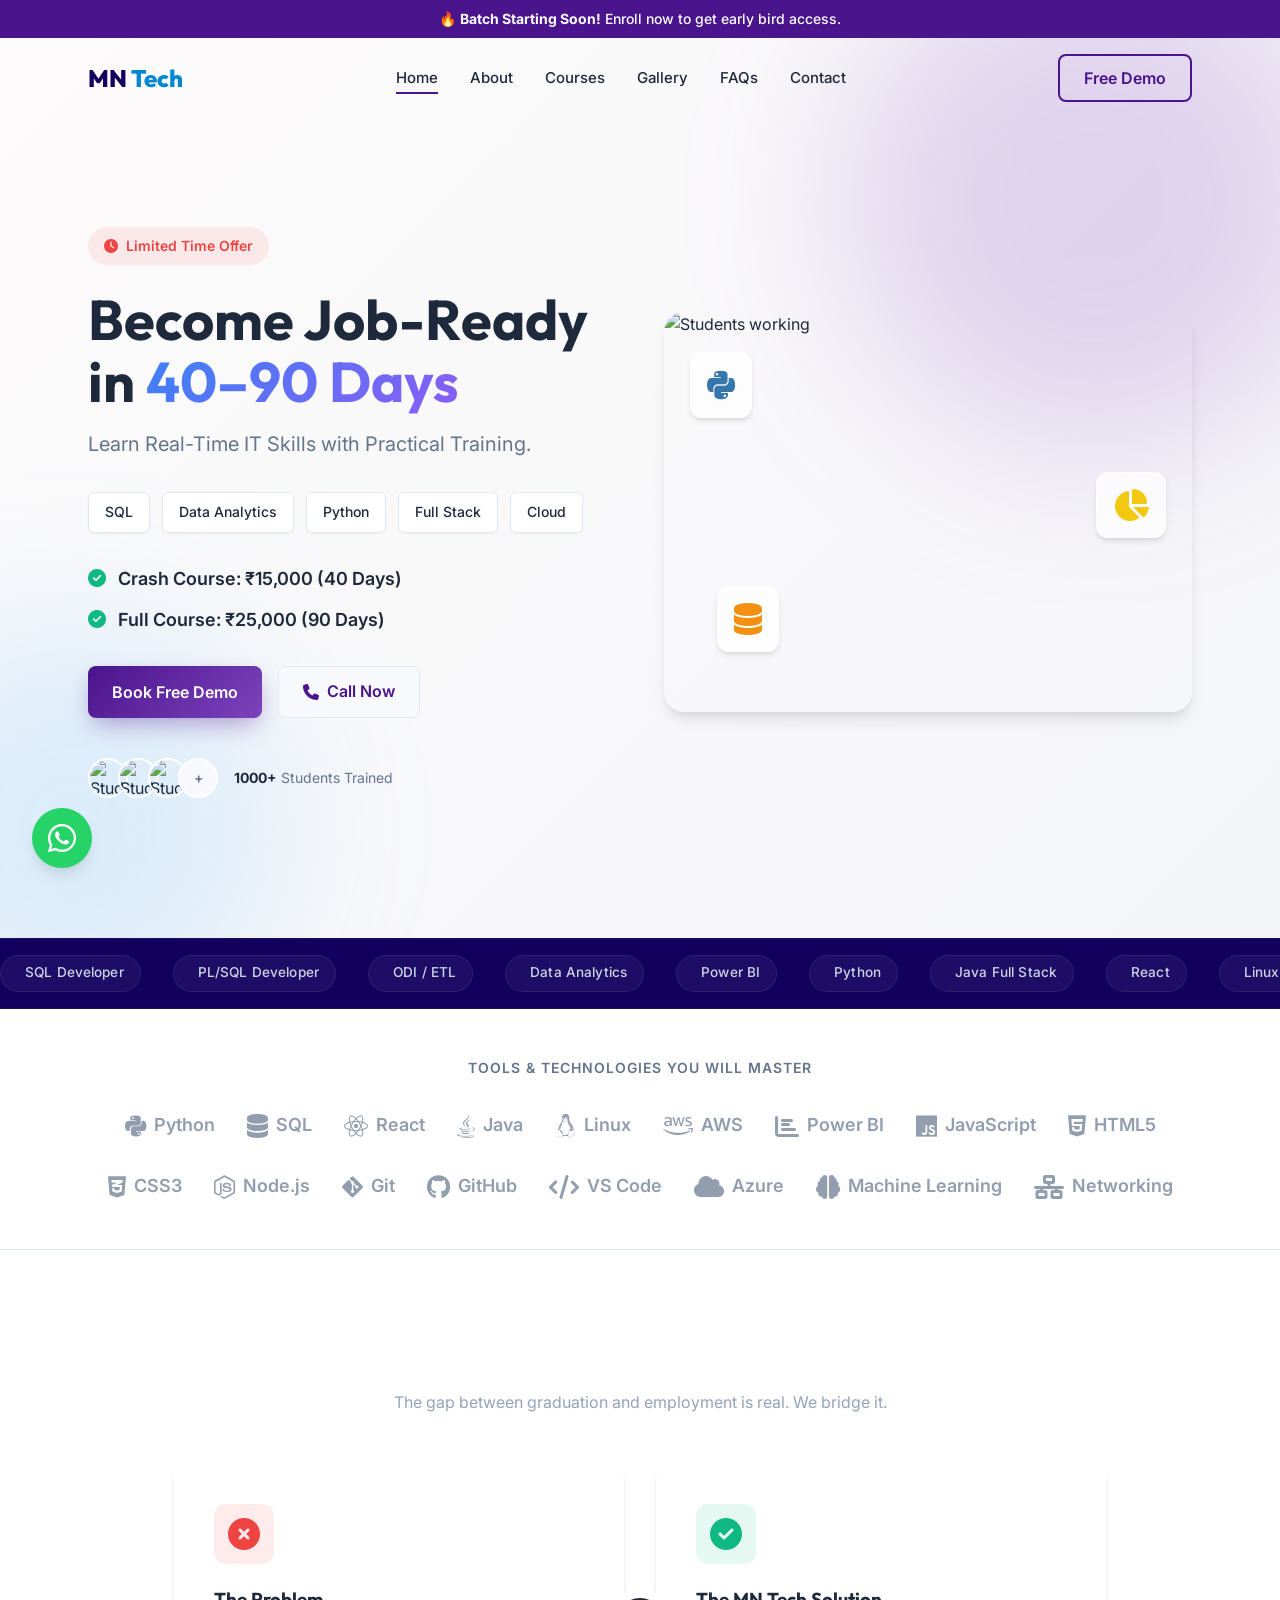
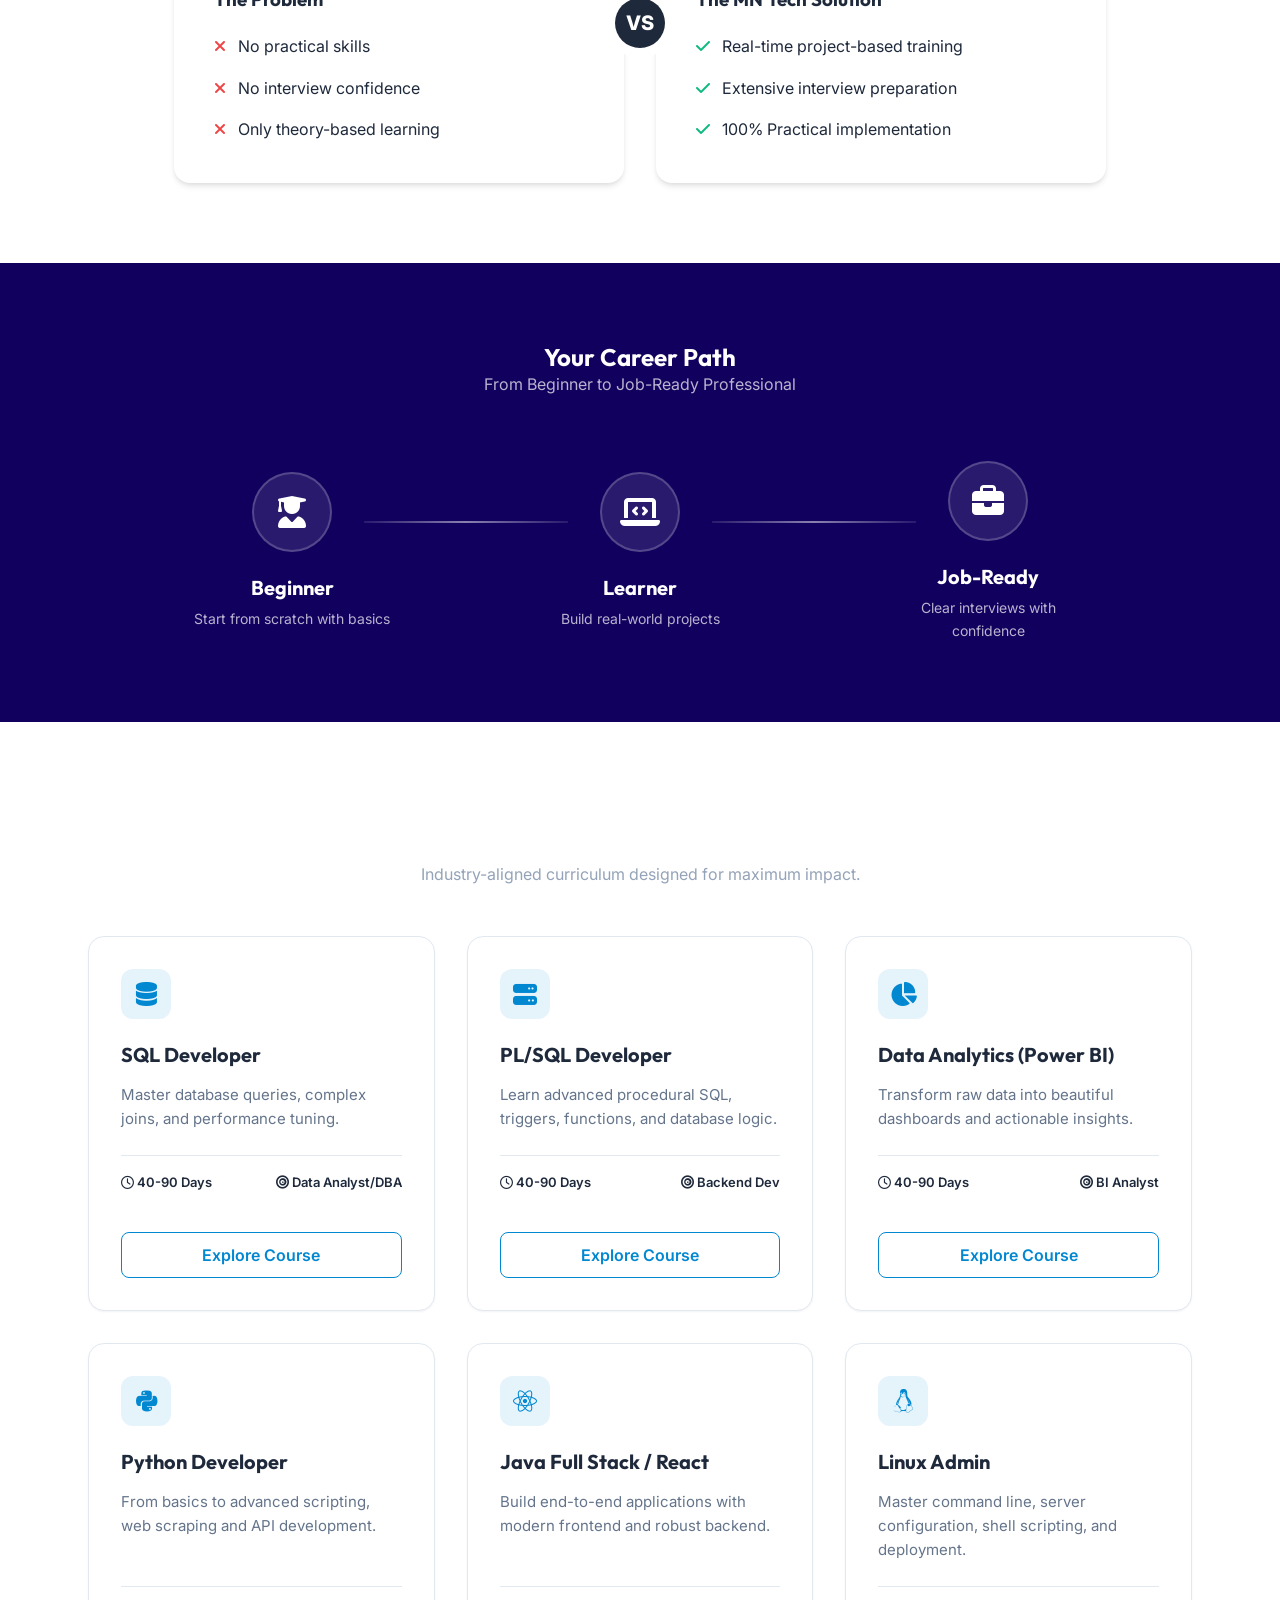
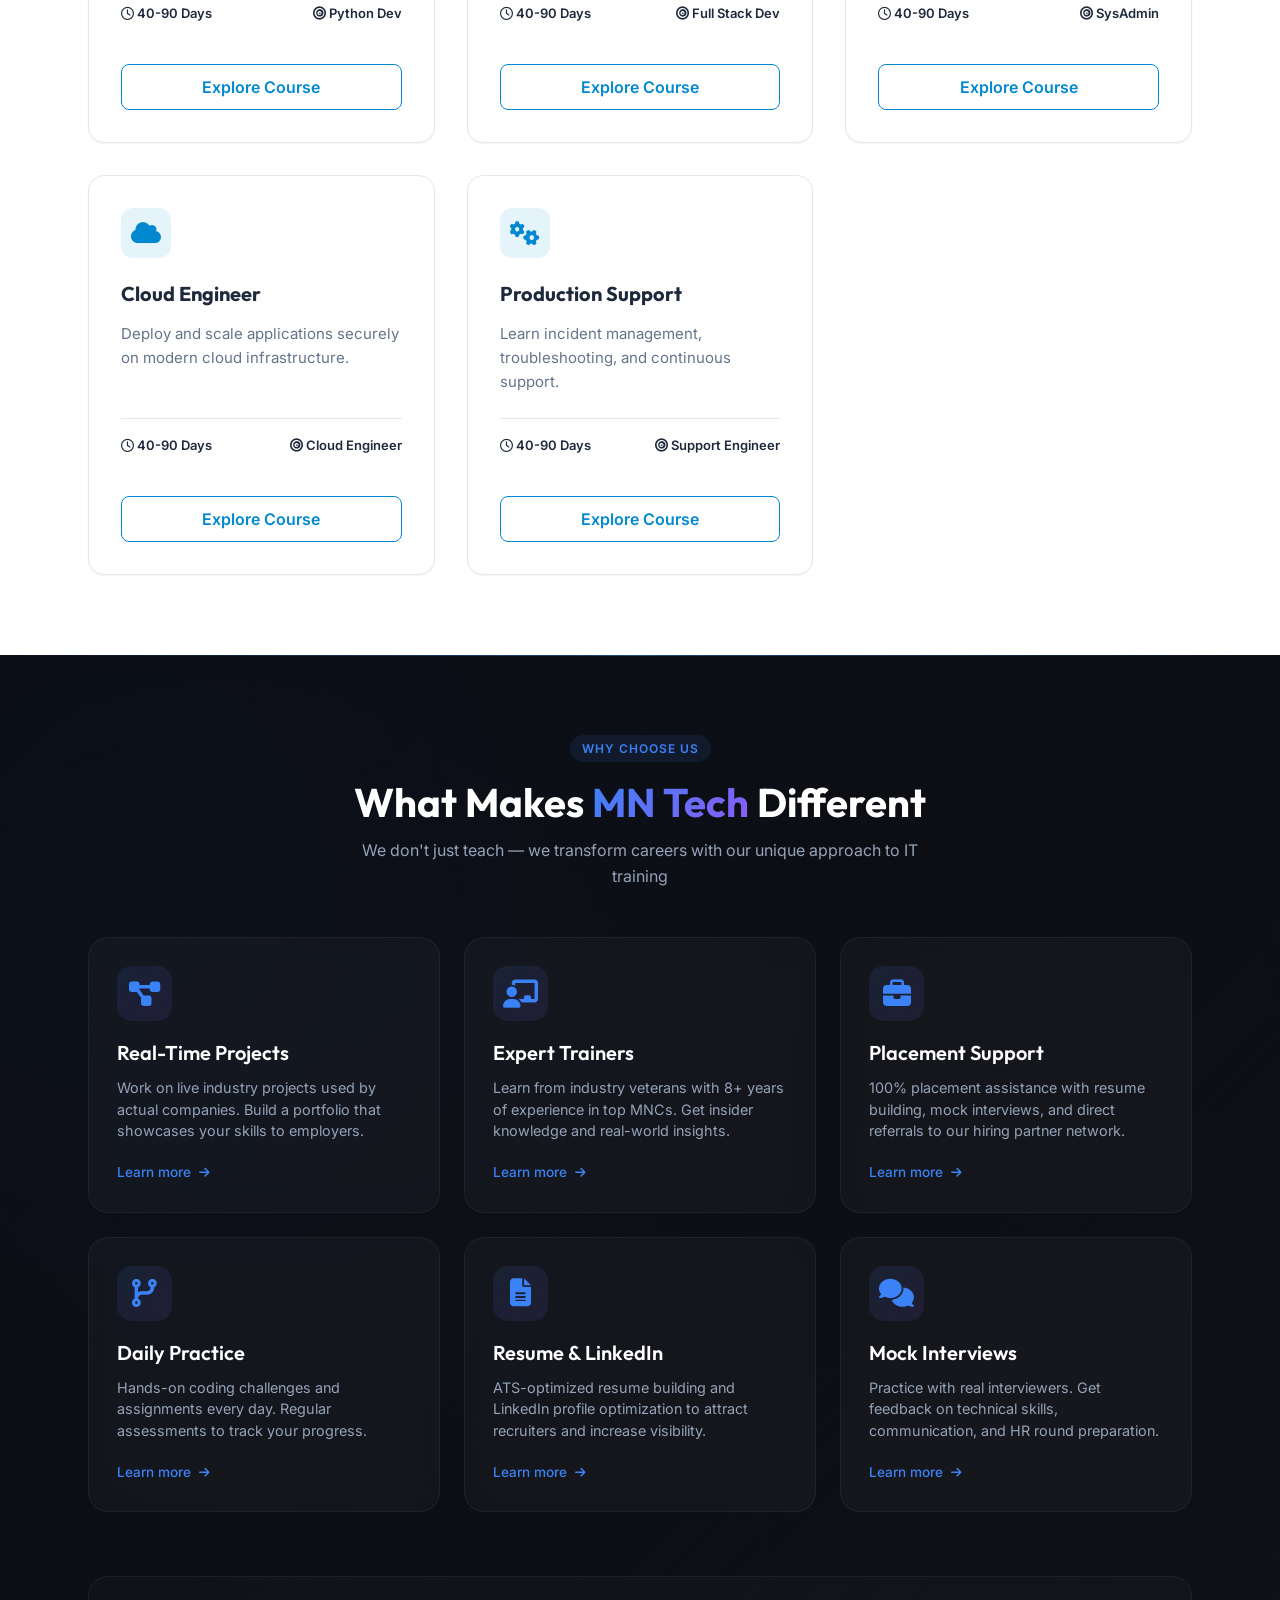
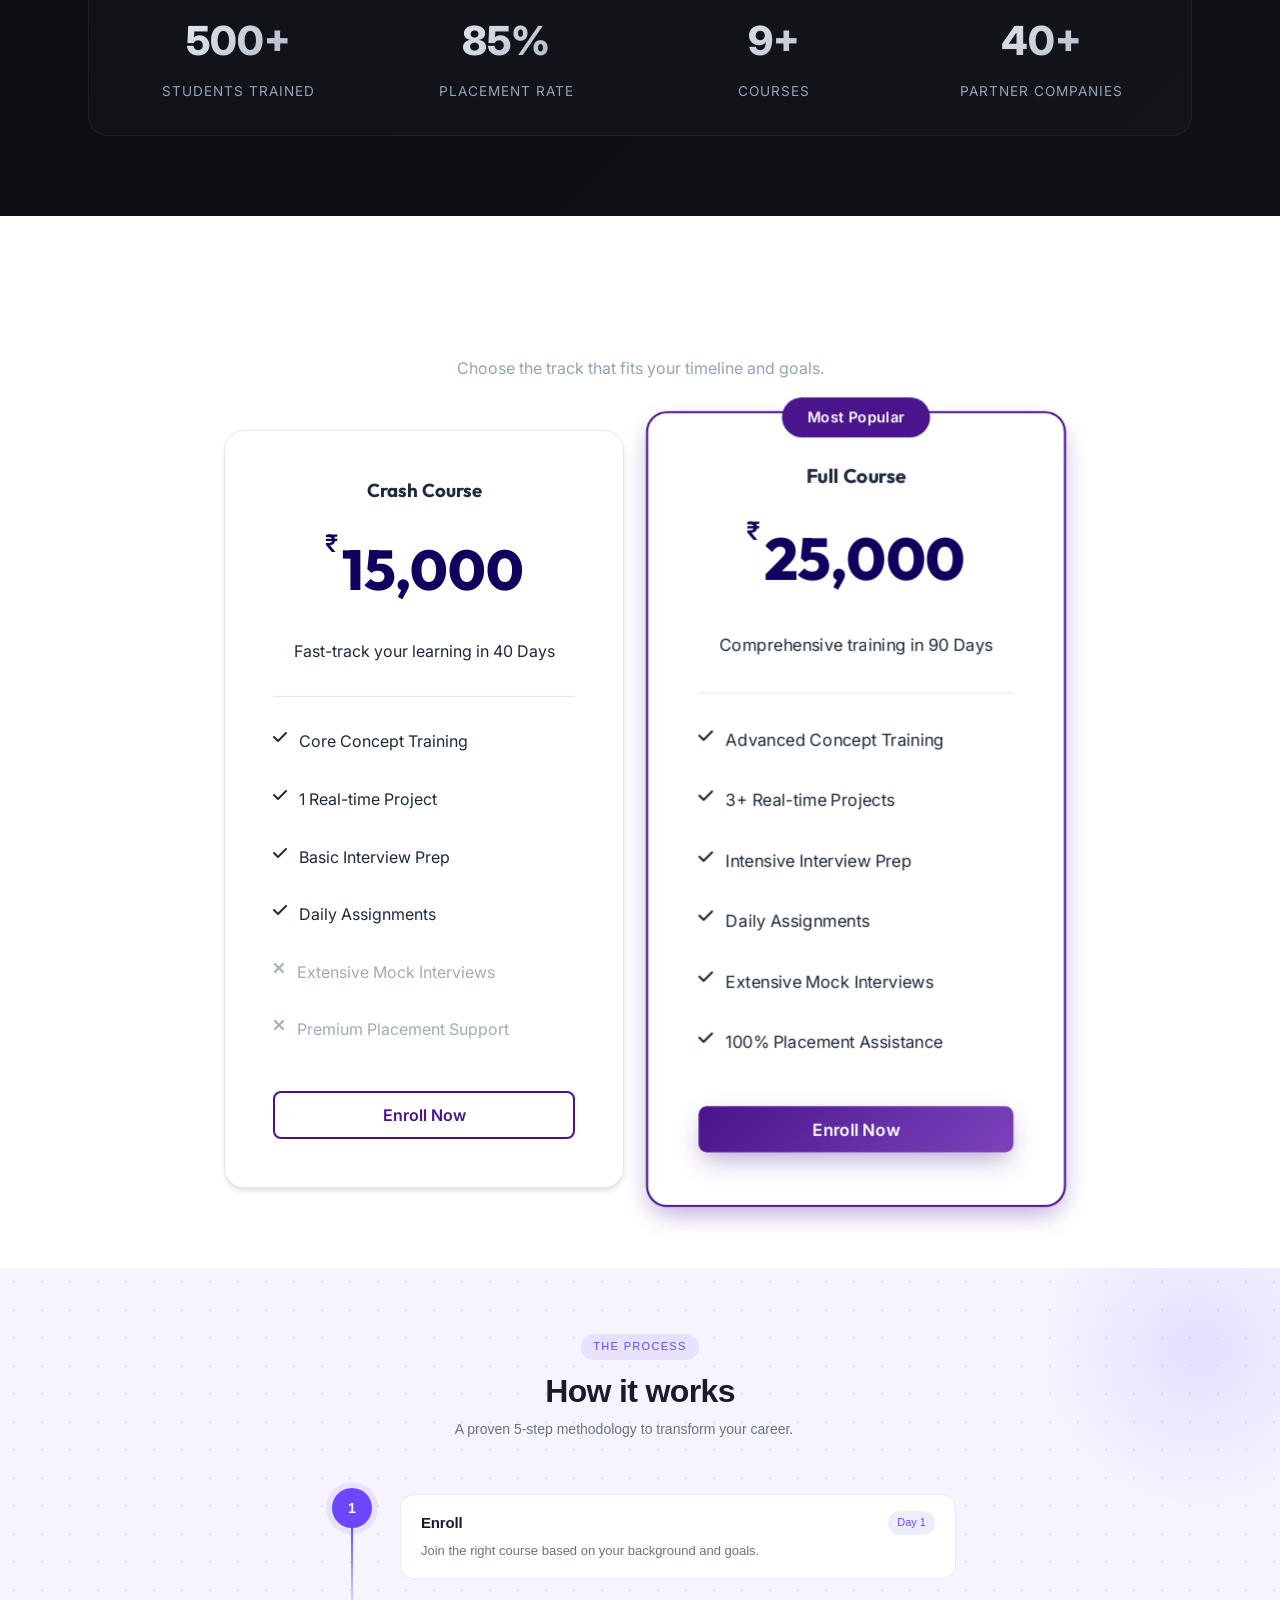
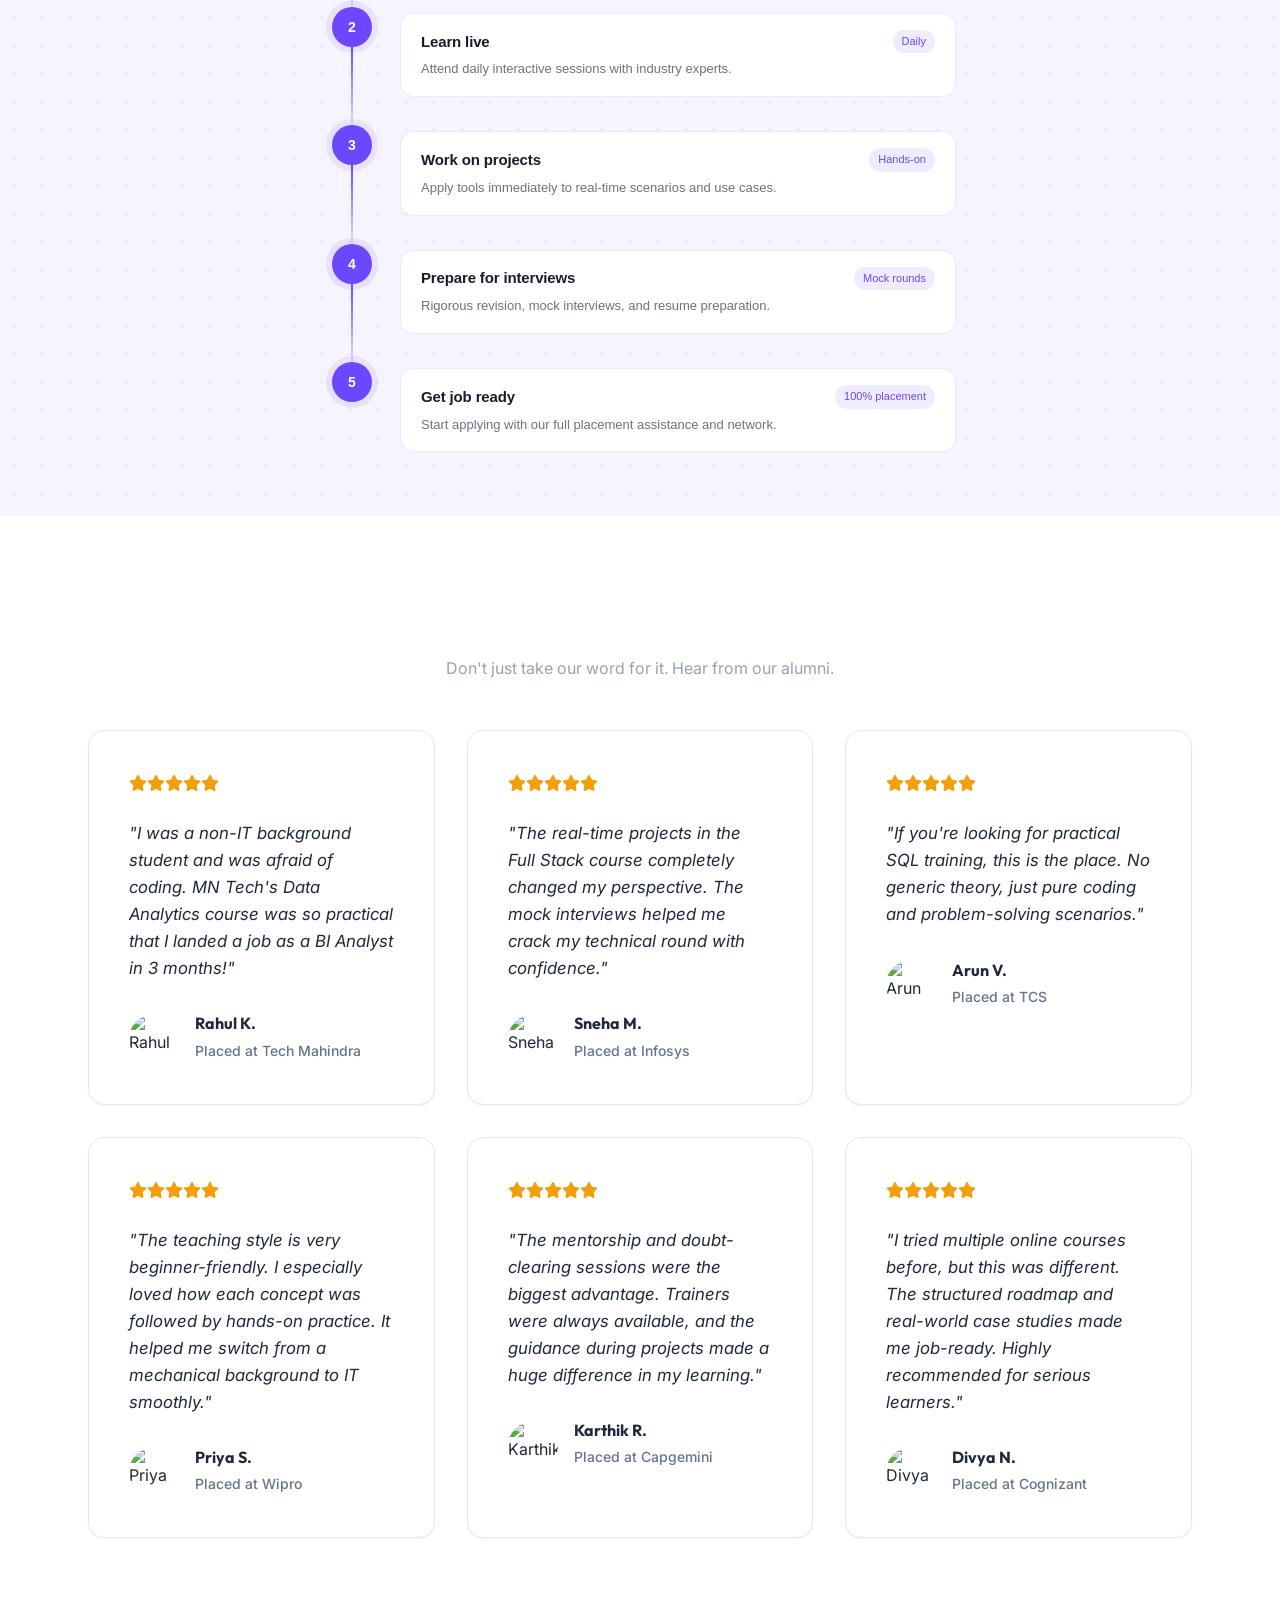
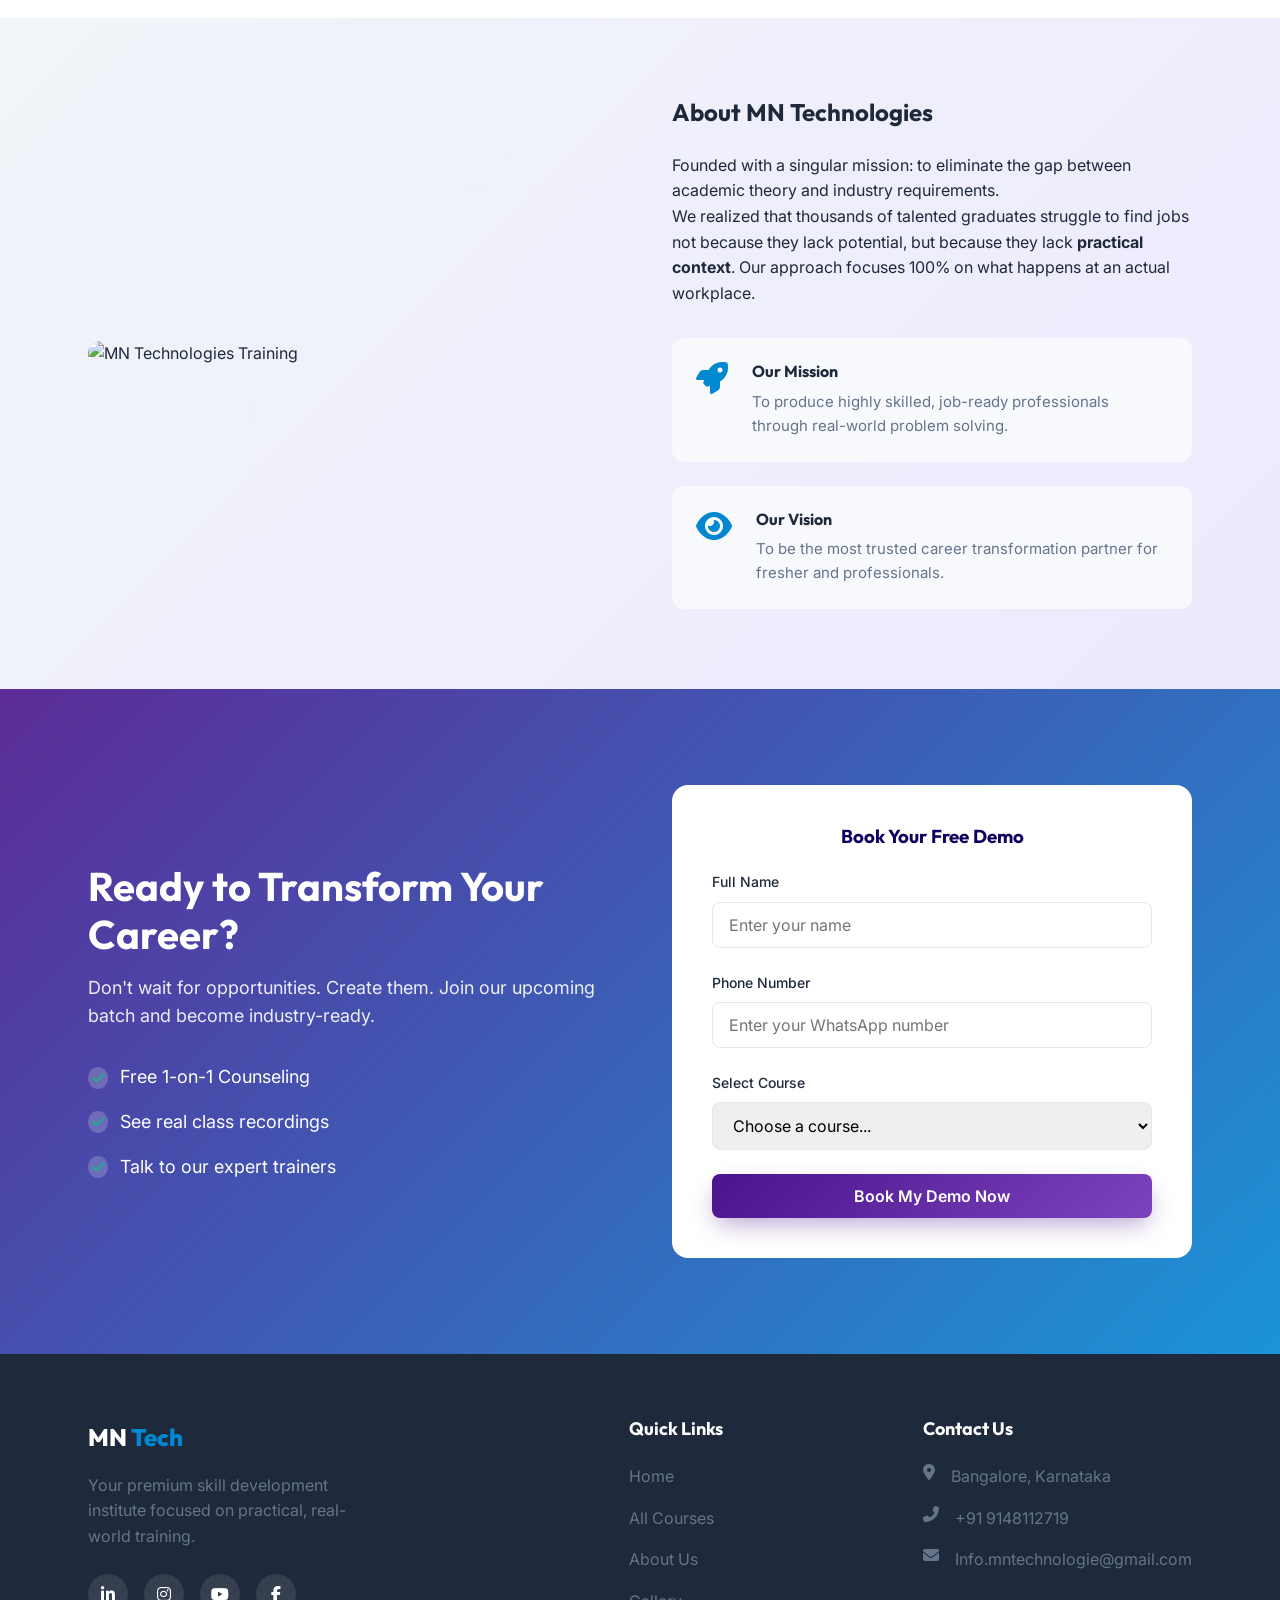
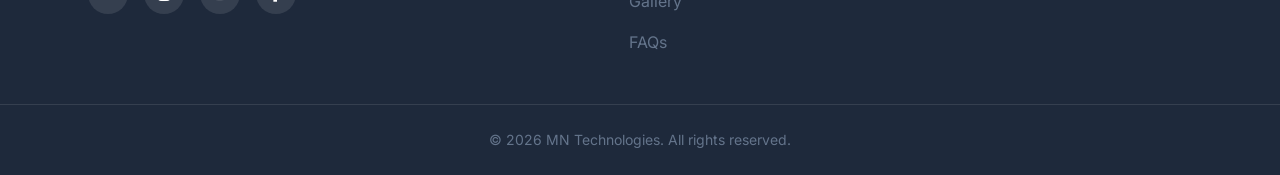
==== index.html @ 73363b87 "Add files via upload" ====
<!DOCTYPE html>
<html lang="en">
<head>
  <meta charset="UTF-8">
  <meta name="viewport" content="width=device-width, initial-scale=1.0">
  <meta name="description" content="MN Technologies Skill Development - Become Job-Ready in 40–90 Days. Real-Time IT Skills with Practical Training.">
  <title>MN Technologies Skill Development | Become Job-Ready</title>
  
  <!-- Preconnect to Google Fonts -->
  <link rel="preconnect" href="https://fonts.googleapis.com">
  <link rel="preconnect" href="https://fonts.gstatic.com" crossorigin>
  <link href="https://fonts.googleapis.com/css2?family=Inter:wght@300;400;500;600;700;800&family=Outfit:wght@400;500;600;700;800&display=swap" rel="stylesheet">
  
  <!-- Font Awesome for Icons -->
  <link rel="stylesheet" href="https://cdnjs.cloudflare.com/ajax/libs/font-awesome/6.4.0/css/all.min.css">
  
  <!-- Custom CSS -->
  <link rel="stylesheet" href="styles.css">
</head>
<body>

  <!-- Batch Strip -->
  <div class="batch-strip">
    <p>🔥 <strong>Batch Starting Soon!</strong> Enroll now to get early bird access. <a href="#courses" class="strip-link"></a></p>
  </div>

  <!-- Header / Navbar -->
  <header class="header" id="header">
    <div class="container navbar">
      <div class="logo">
        <span class="logo-text">MN <span class="highlight">Tech</span></span>
      </div>
      <nav class="nav-links">
        <a href="index.html" class="active">Home</a>
        <a href="about.html">About</a>
        <a href="courses.html">Courses</a>
        <a href="gallery.html">Gallery</a>
        <a href="faq.html">FAQs</a>
        <a href="contact.html">Contact</a>
      </nav>
      <div class="nav-actions">
        <button class="btn btn-outline" onclick="openModal()">Free Demo</button>
      </div>
      <div class="mobile-menu-btn">
        <i class="fas fa-bars"></i>
      </div>
    </div>
  </header>

  <!-- Hero Section -->
  <section class="hero" id="home">
    <div class="hero-bg-shapes">
      <div class="shape shape-1"></div>
      <div class="shape shape-2"></div>
    </div>
    <div class="container hero-container">
      <div class="hero-content">
        <div class="urgency-badge">
          <i class="fas fa-clock"></i> Limited Time Offer
        </div>
        <h1 class="hero-title">Become Job-Ready in <span class="gradient-text">40–90 Days</span></h1>
        <p class="hero-subtitle">Learn Real-Time IT Skills with Practical Training.</p>
        
        <div class="course-tags">
          <span class="tag">SQL</span>
          <span class="tag">Data Analytics</span>
          <span class="tag">Python</span>
          <span class="tag">Full Stack</span>
          <span class="tag">Cloud</span>
        </div>
        
        <div class="hero-pricing">
          <div class="price-item"><i class="fas fa-check-circle"></i> Crash Course: ₹15,000 (40 Days)</div>
          <div class="price-item"><i class="fas fa-check-circle"></i> Full Course: ₹25,000 (90 Days)</div>
        </div>
        
        <div class="hero-cta">
          <button class="btn btn-primary" onclick="openModal()">Book Free Demo</button>
          <a href="tel:+910000000000" class="btn btn-secondary"><i class="fas fa-phone"></i> Call Now</a>
        </div>
        
        <div class="trust-badge">
          <div class="avatars">
            <img src="https://ui-avatars.com/api/?name=J&background=random" alt="Student">
            <img src="https://ui-avatars.com/api/?name=S&background=random" alt="Student">
            <img src="https://ui-avatars.com/api/?name=A&background=random" alt="Student">
            <div class="avatar-more">+</div>
          </div>
          <div class="trust-text">
            <strong>1000+</strong> Students Trained
          </div>
        </div>
      </div>
      <div class="hero-image">
        <div class="image-wrapper">
          <img src="assets/hero-image.png" alt="Students Learning Programming" id="hero-img-placeholder" style="display:none;">
          <div class="hero-illustration">
             <div class="glass-card float-1">
                <i class="fab fa-python floating-icon python-color"></i>
             </div>
             <div class="glass-card float-2">
                <i class="fas fa-chart-pie floating-icon bi-color"></i>
             </div>
             <div class="glass-card float-3">
                <i class="fas fa-database floating-icon sql-color"></i>
             </div>
             <img src="https://images.unsplash.com/photo-1522202176988-66273c2fd55f?q=80&w=1471&auto=format&fit=crop" alt="Students working" class="main-img">
          </div>
        </div>
      </div>
    </div>
  </section>
  <!-- ============================================================
     MARQUEE — COURSE TAGS
============================================================ -->
<div class="marquee-section">
  <div class="marquee-track">
    <div class="marquee-item"><span class="dot"></span> SQL Developer</div>
    <div class="marquee-item"><span class="dot"></span> PL/SQL Developer</div>
    <div class="marquee-item"><span class="dot"></span> ODI / ETL</div>
    <div class="marquee-item"><span class="dot"></span> Data Analytics</div>
    <div class="marquee-item"><span class="dot"></span> Power BI</div>
    <div class="marquee-item"><span class="dot"></span> Python</div>
    <div class="marquee-item"><span class="dot"></span> Java Full Stack</div>
    <div class="marquee-item"><span class="dot"></span> React</div>
    <div class="marquee-item"><span class="dot"></span> Linux Admin</div>
    <div class="marquee-item"><span class="dot"></span> Cloud AWS</div>
    <div class="marquee-item"><span class="dot"></span> Production Support</div>
    <div class="marquee-item"><span class="dot"></span> ServiceNow</div>
    <!-- Duplicate for seamless loop -->
    <div class="marquee-item"><span class="dot"></span> SQL Developer</div>
    <div class="marquee-item"><span class="dot"></span> PL/SQL Developer</div>
    <div class="marquee-item"><span class="dot"></span> ODI / ETL</div>
    <div class="marquee-item"><span class="dot"></span> Data Analytics</div>
    <div class="marquee-item"><span class="dot"></span> Power BI</div>
    <div class="marquee-item"><span class="dot"></span> Python</div>
    <div class="marquee-item"><span class="dot"></span> Java Full Stack</div>
    <div class="marquee-item"><span class="dot"></span> React</div>
    <div class="marquee-item"><span class="dot"></span> Linux Admin</div>
    <div class="marquee-item"><span class="dot"></span> Cloud AWS</div>
    <div class="marquee-item"><span class="dot"></span> Production Support</div>
    <div class="marquee-item"><span class="dot"></span> ServiceNow</div>
  </div>
</div>

  <!-- Clients / Tools Section -->
  <section class="tools-section">
  <div class="container">
    <p class="tools-title">Tools & Technologies You Will Master</p>
    <div class="tools-grid">

      <div class="tool-item"><i class="fab fa-python"></i> Python</div>
      <div class="tool-item"><i class="fas fa-database"></i> SQL</div>
      <div class="tool-item"><i class="fab fa-react"></i> React</div>
      <div class="tool-item"><i class="fab fa-java"></i> Java</div>
      <div class="tool-item"><i class="fab fa-linux"></i> Linux</div>
      <div class="tool-item"><i class="fab fa-aws"></i> AWS</div>
      <div class="tool-item"><i class="fas fa-chart-bar"></i> Power BI</div>

      <!-- New Added Tools -->
      <div class="tool-item"><i class="fab fa-js"></i> JavaScript</div>
      <div class="tool-item"><i class="fab fa-html5"></i> HTML5</div>
      <div class="tool-item"><i class="fab fa-css3-alt"></i> CSS3</div>
      <div class="tool-item"><i class="fab fa-node-js"></i> Node.js</div>
      <div class="tool-item"><i class="fab fa-git-alt"></i> Git</div>
      <div class="tool-item"><i class="fab fa-github"></i> GitHub</div>
      <div class="tool-item"><i class="fas fa-code"></i> VS Code</div>
      <div class="tool-item"><i class="fas fa-cloud"></i> Azure</div>
      <div class="tool-item"><i class="fas fa-brain"></i> Machine Learning</div>
      <div class="tool-item"><i class="fas fa-network-wired"></i> Networking</div>
    </div>
  </div>
</section>

  <!-- Trust / Problem Section -->
  <section class="problem-solution" id="problem">
    <div class="container">
      <div class="section-header text-center">
        <h2>Why Most Graduates Face Rejections</h2>
        <p>The gap between graduation and employment is real. We bridge it.</p>
      </div>
      
      <div class="ps-grid">
        <div class="problem-card">
          <div class="icon-box danger">
            <i class="fas fa-times-circle"></i>
          </div>
          <h3>The Problem</h3>
          <ul class="check-list error-list">
            <li><i class="fas fa-times"></i> No practical skills</li>
            <li><i class="fas fa-times"></i> No interview confidence</li>
            <li><i class="fas fa-times"></i> Only theory-based learning</li>
          </ul>
        </div>
        
        <div class="vs-badge">VS</div>
        
        <div class="solution-card">
          <div class="icon-box success">
            <i class="fas fa-check-circle"></i>
          </div>
          <h3>The MN Tech Solution</h3>
          <ul class="check-list success-list">
            <li><i class="fas fa-check"></i> Real-time project-based training</li>
            <li><i class="fas fa-check"></i> Extensive interview preparation</li>
            <li><i class="fas fa-check"></i> 100% Practical implementation</li>
          </ul>
        </div>
      </div>
    </div>
  </section>

  <!-- Career Path Section -->
  <section class="career-path" id="career">
    <div class="container text-center">
      <h2>Your Career Path</h2>
      <p class="section-subtitle">From Beginner to Job-Ready Professional</p>
      
      <div class="path-timeline">
        <div class="path-step">
          <div class="step-icon"><i class="fas fa-user-graduate"></i></div>
          <div class="step-content">
            <h4>Beginner</h4>
            <p>Start from scratch with basics</p>
          </div>
        </div>
        <div class="path-connector"></div>
        <div class="path-step">
          <div class="step-icon"><i class="fas fa-laptop-code"></i></div>
          <div class="step-content">
            <h4>Learner</h4>
            <p>Build real-world projects</p>
          </div>
        </div>
        <div class="path-connector"></div>
        <div class="path-step">
          <div class="step-icon"><i class="fas fa-briefcase"></i></div>
          <div class="step-content">
            <h4>Job-Ready</h4>
            <p>Clear interviews with confidence</p>
          </div>
        </div>
      </div>
    </div>
  </section>

  <!-- Courses Section -->
  <section class="courses" id="courses">
    <div class="container">
      <div class="section-header">
        <h2>Our Premium Courses</h2>
        <p>Industry-aligned curriculum designed for maximum impact.</p>
      </div>
      
      <div class="courses-grid" id="courses-container">
        <!-- Course Cards -->
        <div class="course-card">
          <div class="card-icon"><i class="fas fa-database"></i></div>
          <h3>SQL Developer</h3>
          <p>Master database queries, complex joins, and performance tuning.</p>
          <div class="course-meta">
            <span><i class="far fa-clock"></i> 40-90 Days</span>
            <span><i class="fas fa-bullseye"></i> Data Analyst/DBA</span>
          </div>
          <button class="btn btn-outline-full" onclick="openModal('SQL Developer')">Explore Course</button>
        </div>

        <div class="course-card">
          <div class="card-icon"><i class="fas fa-server"></i></div>
          <h3>PL/SQL Developer</h3>
          <p>Learn advanced procedural SQL, triggers, functions, and database logic.</p>
          <div class="course-meta">
            <span><i class="far fa-clock"></i> 40-90 Days</span>
            <span><i class="fas fa-bullseye"></i> Backend Dev</span>
          </div>
          <button class="btn btn-outline-full" onclick="openModal('PL/SQL Developer')">Explore Course</button>
        </div>

        <div class="course-card">
          <div class="card-icon"><i class="fas fa-chart-pie"></i></div>
          <h3>Data Analytics (Power BI)</h3>
          <p>Transform raw data into beautiful dashboards and actionable insights.</p>
          <div class="course-meta">
            <span><i class="far fa-clock"></i> 40-90 Days</span>
            <span><i class="fas fa-bullseye"></i> BI Analyst</span>
          </div>
          <button class="btn btn-outline-full" onclick="openModal('Data Analytics')">Explore Course</button>
        </div>

        <div class="course-card">
          <div class="card-icon"><i class="fab fa-python"></i></div>
          <h3>Python Developer</h3>
          <p>From basics to advanced scripting, web scraping and API development.</p>
          <div class="course-meta">
            <span><i class="far fa-clock"></i> 40-90 Days</span>
            <span><i class="fas fa-bullseye"></i> Python Dev</span>
          </div>
          <button class="btn btn-outline-full" onclick="openModal('Python Developer')">Explore Course</button>
        </div>

        <div class="course-card">
          <div class="card-icon"><i class="fab fa-react"></i></div>
          <h3>Java Full Stack / React</h3>
          <p>Build end-to-end applications with modern frontend and robust backend.</p>
          <div class="course-meta">
            <span><i class="far fa-clock"></i> 40-90 Days</span>
            <span><i class="fas fa-bullseye"></i> Full Stack Dev</span>
          </div>
          <button class="btn btn-outline-full" onclick="openModal('Java Full Stack')">Explore Course</button>
        </div>

        <div class="course-card">
          <div class="card-icon"><i class="fab fa-linux"></i></div>
          <h3>Linux Admin</h3>
          <p>Master command line, server configuration, shell scripting, and deployment.</p>
          <div class="course-meta">
            <span><i class="far fa-clock"></i> 40-90 Days</span>
            <span><i class="fas fa-bullseye"></i> SysAdmin</span>
          </div>
          <button class="btn btn-outline-full" onclick="openModal('Linux Admin')">Explore Course</button>
        </div>

        <div class="course-card">
          <div class="card-icon"><i class="fa-solid fa-cloud"></i></div>
          <h3>Cloud Engineer</h3>
          <p>Deploy and scale applications securely on modern cloud infrastructure.</p>
          <div class="course-meta">
            <span><i class="far fa-clock"></i> 40-90 Days</span>
            <span><i class="fas fa-bullseye"></i> Cloud Engineer</span>
          </div>
          <button class="btn btn-outline-full" onclick="openModal('Cloud Engineer')">Explore Course</button>
        </div>

        <div class="course-card">
          <div class="card-icon"><i class="fas fa-cogs"></i></div>
          <h3>Production Support</h3>
          <p>Learn incident management, troubleshooting, and continuous support.</p>
          <div class="course-meta">
            <span><i class="far fa-clock"></i> 40-90 Days</span>
            <span><i class="fas fa-bullseye"></i> Support Engineer</span>
          </div>
          <button class="btn btn-outline-full" onclick="openModal('Production Support')">Explore Course</button>
        </div>

      </div>
    </div>
  </section>

 <!-- Why Choose Us - Redesigned -->
<section class="why-choose-us" id="why-us">
  <div class="container">
    <div class="section-header">
      <span class="section-badge">Why Choose Us</span>
      <h2>What Makes <span class="gradient-text">MN Tech</span> Different</h2>
      <p>We don't just teach — we transform careers with our unique approach to IT training</p>
    </div>

    <div class="features-grid">
      <div class="feature-card">
        <div class="feature-icon">
          <i class="fas fa-project-diagram"></i>
        </div>
        <h3>Real-Time Projects</h3>
        <p>Work on live industry projects used by actual companies. Build a portfolio that showcases your skills to employers.</p>
        <div class="feature-link">
          <span>Learn more</span>
          <i class="fas fa-arrow-right"></i>
        </div>
      </div>

      <div class="feature-card">
        <div class="feature-icon">
          <i class="fas fa-chalkboard-user"></i>
        </div>
        <h3>Expert Trainers</h3>
        <p>Learn from industry veterans with 8+ years of experience in top MNCs. Get insider knowledge and real-world insights.</p>
        <div class="feature-link">
          <span>Learn more</span>
          <i class="fas fa-arrow-right"></i>
        </div>
      </div>

      <div class="feature-card">
        <div class="feature-icon">
          <i class="fas fa-briefcase"></i>
        </div>
        <h3>Placement Support</h3>
        <p>100% placement assistance with resume building, mock interviews, and direct referrals to our hiring partner network.</p>
        <div class="feature-link">
          <span>Learn more</span>
          <i class="fas fa-arrow-right"></i>
        </div>
      </div>

      <div class="feature-card">
        <div class="feature-icon">
          <i class="fas fa-code-branch"></i>
        </div>
        <h3>Daily Practice</h3>
        <p>Hands-on coding challenges and assignments every day. Regular assessments to track your progress.</p>
        <div class="feature-link">
          <span>Learn more</span>
          <i class="fas fa-arrow-right"></i>
        </div>
      </div>

      <div class="feature-card">
        <div class="feature-icon">
          <i class="fas fa-file-alt"></i>
        </div>
        <h3>Resume & LinkedIn</h3>
        <p>ATS-optimized resume building and LinkedIn profile optimization to attract recruiters and increase visibility.</p>
        <div class="feature-link">
          <span>Learn more</span>
          <i class="fas fa-arrow-right"></i>
        </div>
      </div>

      <div class="feature-card">
        <div class="feature-icon">
          <i class="fas fa-comments"></i>
        </div>
        <h3>Mock Interviews</h3>
        <p>Practice with real interviewers. Get feedback on technical skills, communication, and HR round preparation.</p>
        <div class="feature-link">
          <span>Learn more</span>
          <i class="fas fa-arrow-right"></i>
        </div>
      </div>
    </div>

    <div class="stats-banner">
      <div class="stat-item">
        <div class="stat-number">500+</div>
        <div class="stat-label">Students Trained</div>
      </div>
      <div class="stat-item">
        <div class="stat-number">85%</div>
        <div class="stat-label">Placement Rate</div>
      </div>
      <div class="stat-item">
        <div class="stat-number">9+</div>
        <div class="stat-label">Courses</div>
      </div>
      <div class="stat-item">
        <div class="stat-number">40+</div>
        <div class="stat-label">Partner Companies</div>
      </div>
    </div>
  </div>
</section>

 <!-- Pricing Comparison -->
  <section class="pricing" id="pricing">
    <div class="container">
      <div class="section-header text-center">
        <h2>Course Structures</h2>
        <p>Choose the track that fits your timeline and goals.</p>
      </div>
      
      <div class="pricing-grid">
        <!-- Crash Course -->
        <div class="pricing-card">
          <div class="pricing-header">
            <h3>Crash Course</h3>
            <div class="price">
              <span class="currency">₹</span>
              <span class="amount">15,000</span>
            </div>
            <p>Fast-track your learning in 40 Days</p>
          </div>
          <div class="pricing-body">
            <ul class="check-list">
              <li><i class="fas fa-check"></i> Core Concept Training</li>
              <li><i class="fas fa-check"></i> 1 Real-time Project</li>
              <li><i class="fas fa-check"></i> Basic Interview Prep</li>
              <li><i class="fas fa-check"></i> Daily Assignments</li>
              <li class="disabled"><i class="fas fa-times"></i> Extensive Mock Interviews</li>
              <li class="disabled"><i class="fas fa-times"></i> Premium Placement Support</li>
            </ul>
            <button class="btn btn-outline" onclick="openModal()">Enroll Now</button>
          </div>
        </div>
        
        <!-- Full Course -->
        <div class="pricing-card popular">
          <div class="popular-badge">Most Popular</div>
          <div class="pricing-header">
            <h3>Full Course</h3>
            <div class="price">
              <span class="currency">₹</span>
              <span class="amount">25,000</span>
            </div>
            <p>Comprehensive training in 90 Days</p>
          </div>
          <div class="pricing-body">
            <ul class="check-list">
              <li><i class="fas fa-check"></i> Advanced Concept Training</li>
              <li><i class="fas fa-check"></i> 3+ Real-time Projects</li>
              <li><i class="fas fa-check"></i> Intensive Interview Prep</li>
              <li><i class="fas fa-check"></i> Daily Assignments</li>
              <li><i class="fas fa-check"></i> Extensive Mock Interviews</li>
              <li><i class="fas fa-check"></i> 100% Placement Assistance</li>
            </ul>
            <button class="btn btn-primary" onclick="openModal()">Enroll Now</button>
          </div>
        </div>
      </div>
    </div>
  </section>
  <!-- How It Works (Steps UI) -->
  <section class="how-it-works" id="how-it-works">
  <div class="container">
    <div class="section-header">
      <span class="hiw-label">The Process</span>
      <h2>How it works</h2>
      <p>A proven 5-step methodology to transform your career.</p>
    </div>

    <div class="hiw-timeline">

      <div class="hiw-item">
        <div class="hiw-spine">
          <div class="hiw-dot">1</div>
          <div class="hiw-connector"></div>
        </div>
        <div class="hiw-content">
          <div class="hiw-card">
            <div class="hiw-card-top">
              <h3 class="hiw-step-title">Enroll</h3>
              <span class="hiw-step-tag">Day 1</span>
            </div>
            <p class="hiw-step-desc">Join the right course based on your background and goals.</p>
          </div>
        </div>
      </div>

      <div class="hiw-item">
        <div class="hiw-spine">
          <div class="hiw-dot">2</div>
          <div class="hiw-connector"></div>
        </div>
        <div class="hiw-content">
          <div class="hiw-card">
            <div class="hiw-card-top">
              <h3 class="hiw-step-title">Learn live</h3>
              <span class="hiw-step-tag">Daily</span>
            </div>
            <p class="hiw-step-desc">Attend daily interactive sessions with industry experts.</p>
          </div>
        </div>
      </div>

      <div class="hiw-item">
        <div class="hiw-spine">
          <div class="hiw-dot">3</div>
          <div class="hiw-connector"></div>
        </div>
        <div class="hiw-content">
          <div class="hiw-card">
            <div class="hiw-card-top">
              <h3 class="hiw-step-title">Work on projects</h3>
              <span class="hiw-step-tag">Hands-on</span>
            </div>
            <p class="hiw-step-desc">Apply tools immediately to real-time scenarios and use cases.</p>
          </div>
        </div>
      </div>

      <div class="hiw-item">
        <div class="hiw-spine">
          <div class="hiw-dot">4</div>
          <div class="hiw-connector"></div>
        </div>
        <div class="hiw-content">
          <div class="hiw-card">
            <div class="hiw-card-top">
              <h3 class="hiw-step-title">Prepare for interviews</h3>
              <span class="hiw-step-tag">Mock rounds</span>
            </div>
            <p class="hiw-step-desc">Rigorous revision, mock interviews, and resume preparation.</p>
          </div>
        </div>
      </div>

      <div class="hiw-item">
        <div class="hiw-spine">
          <div class="hiw-dot">5</div>
          <div class="hiw-connector"></div>
        </div>
        <div class="hiw-content">
          <div class="hiw-card">
            <div class="hiw-card-top">
              <h3 class="hiw-step-title">Get job ready</h3>
              <span class="hiw-step-tag">100% placement</span>
            </div>
            <p class="hiw-step-desc">Start applying with our full placement assistance and network.</p>
          </div>
        </div>
      </div>

    </div>
  </div>
</section>

  <!-- Social Proof -->
  <section class="testimonials" id="reviews">
    <div class="container">
      <div class="section-header text-center">
        <h2>Student Success Stories</h2>
        <p>Don't just take our word for it. Hear from our alumni.</p>
      </div>
      
      <div class="testimonial-grid">
        <div class="testimonial-card">
          <div class="stars">
            <i class="fas fa-star"></i><i class="fas fa-star"></i><i class="fas fa-star"></i><i class="fas fa-star"></i><i class="fas fa-star"></i>
          </div>
          <p class="quote">"I was a non-IT background student and was afraid of coding. MN Tech's Data Analytics course was so practical that I landed a job as a BI Analyst in 3 months!"</p>
          <div class="student-info">
            <div class="avatar"><img src="https://ui-avatars.com/api/?name=Rahul+K&background=random" alt="Rahul"></div>
            <div>
              <h4>Rahul K.</h4>
              <span>Placed at Tech Mahindra</span>
            </div>
          </div>
        </div>
        
        <div class="testimonial-card">
          <div class="stars">
            <i class="fas fa-star"></i><i class="fas fa-star"></i><i class="fas fa-star"></i><i class="fas fa-star"></i><i class="fas fa-star"></i>
          </div>
          <p class="quote">"The real-time projects in the Full Stack course completely changed my perspective. The mock interviews helped me crack my technical round with confidence."</p>
          <div class="student-info">
            <div class="avatar"><img src="https://ui-avatars.com/api/?name=Sneha+M&background=random" alt="Sneha"></div>
            <div>
              <h4>Sneha M.</h4>
              <span>Placed at Infosys</span>
            </div>
          </div>
        </div>
        
        <div class="testimonial-card">
          <div class="stars">
            <i class="fas fa-star"></i><i class="fas fa-star"></i><i class="fas fa-star"></i><i class="fas fa-star"></i><i class="fas fa-star"></i>
          </div>
          <p class="quote">"If you're looking for practical SQL training, this is the place. No generic theory, just pure coding and problem-solving scenarios."</p>
          <div class="student-info">
            <div class="avatar"><img src="https://ui-avatars.com/api/?name=Arun+V&background=random" alt="Arun"></div>
            <div>
              <h4>Arun V.</h4>
              <span>Placed at TCS</span>
            </div>
          </div>
        </div>
        <div class="testimonial-card">
  <div class="stars">
    <i class="fas fa-star"></i><i class="fas fa-star"></i><i class="fas fa-star"></i><i class="fas fa-star"></i><i class="fas fa-star"></i>
  </div>
  <p class="quote">"The teaching style is very beginner-friendly. I especially loved how each concept was followed by hands-on practice. It helped me switch from a mechanical background to IT smoothly."</p>
  <div class="student-info">
    <div class="avatar"><img src="https://ui-avatars.com/api/?name=Priya+S&background=random" alt="Priya"></div>
    <div>
      <h4>Priya S.</h4>
      <span>Placed at Wipro</span>
    </div>
  </div>
</div>

<div class="testimonial-card">
  <div class="stars">
    <i class="fas fa-star"></i><i class="fas fa-star"></i><i class="fas fa-star"></i><i class="fas fa-star"></i><i class="fas fa-star"></i>
  </div>
  <p class="quote">"The mentorship and doubt-clearing sessions were the biggest advantage. Trainers were always available, and the guidance during projects made a huge difference in my learning."</p>
  <div class="student-info">
    <div class="avatar"><img src="https://ui-avatars.com/api/?name=Karthik+R&background=random" alt="Karthik"></div>
    <div>
      <h4>Karthik R.</h4>
      <span>Placed at Capgemini</span>
    </div>
  </div>
</div>

<div class="testimonial-card">
  <div class="stars">
    <i class="fas fa-star"></i><i class="fas fa-star"></i><i class="fas fa-star"></i><i class="fas fa-star"></i><i class="fas fa-star"></i>
  </div>
  <p class="quote">"I tried multiple online courses before, but this was different. The structured roadmap and real-world case studies made me job-ready. Highly recommended for serious learners."</p>
  <div class="student-info">
    <div class="avatar"><img src="https://ui-avatars.com/api/?name=Divya+N&background=random" alt="Divya"></div>
    <div>
      <h4>Divya N.</h4>
      <span>Placed at Cognizant</span>
    </div>
  </div>
</div>
      </div>
    </div>
  </section>

  <!-- About Section -->
  <section class="about" id="about">
    <div class="container about-container">
      <div class="about-image">
         <img src="https://images.unsplash.com/photo-1531482615713-2afd69097998?q=80&w=1470&auto=format&fit=crop" alt="MN Technologies Training" class="rounded-img shadow-lg">
      </div>
      <div class="about-content">
        <h2>About MN Technologies</h2><br/>
        <p>Founded with a singular mission: to eliminate the gap between academic theory and industry requirements.</p>
        <p>We realized that thousands of talented graduates struggle to find jobs not because they lack potential, but because they lack <strong>practical context</strong>. Our approach focuses 100% on what happens at an actual workplace.</p>
        
        <div class="mission-vision">
          <div class="mv-card">
            <i class="fas fa-rocket"></i>
            <div>
              <h4>Our Mission</h4>
              <p>To produce highly skilled, job-ready professionals through real-world problem solving.</p>
            </div>
          </div>
          <div class="mv-card">
            <i class="fas fa-eye"></i>
            <div>
              <h4>Our Vision</h4>
              <p>To be the most trusted career transformation partner for fresher and professionals.</p>
            </div>
          </div>
        </div>
      </div>
    </div>
  </section>

  <!-- Demo CTA Section -->
  <section class="demo-cta">
    <div class="cta-overlay"></div>
    <div class="container cta-container">
      <div class="cta-text">
        <h2>Ready to Transform Your Career?</h2>
        <p>Don't wait for opportunities. Create them. Join our upcoming batch and become industry-ready.</p>
        <ul class="cta-perks">
          <li><i class="fas fa-check"></i> Free 1-on-1 Counseling</li>
          <li><i class="fas fa-check"></i> See real class recordings</li>
          <li><i class="fas fa-check"></i> Talk to our expert trainers</li>
        </ul>
      </div>
      <div class="cta-card">
        <h3>Book Your Free Demo</h3>
        <form class="demo-form" id="cta-form">
          <div class="form-group">
            <label for="name">Full Name</label>
            <input type="text" id="name" placeholder="Enter your name" required>
          </div>
          <div class="form-group">
            <label for="phone">Phone Number</label>
            <input type="tel" id="phone" placeholder="Enter your WhatsApp number" required>
          </div>
          <div class="form-group">
            <label for="course">Select Course</label>
            <select id="course" required>
              <option value="" disabled selected>Choose a course...</option>
              <option value="SQL Developer">SQL Developer</option>
              <option value="PL/SQL Developer">PL/SQL Developer</option>
              <option value="Data Analytics">Data Analytics (Power BI)</option>
              <option value="Python Developer">Python Developer</option>
              <option value="Java Full Stack">Java Full Stack / React</option>
              <option value="Linux Admin">Linux Admin</option>
              <option value="Cloud Engineer">Cloud Engineer</option>
              <option value="Production Support">Production Support</option>
            </select>
          </div>
          <button type="submit" class="btn btn-primary btn-block">Book My Demo Now</button>
        </form>
      </div>
    </div>
  </section>

  <!-- Footer -->
  <footer class="footer" id="contact">
    <div class="container footer-container">
      <div class="footer-brand">
        <div class="logo">
          <span class="logo-text">MN <span class="highlight">Tech</span></span>
        </div>
        <p>Your premium skill development institute focused on practical, real-world training.</p>
        <div class="social-icons">
          <a href="#"><i class="fab fa-linkedin-in"></i></a>
          <a href="#"><i class="fab fa-instagram"></i></a>
          <a href="#"><i class="fab fa-youtube"></i></a>
          <a href="#"><i class="fab fa-facebook-f"></i></a>
        </div>
      </div>
      
      <div class="footer-links">
        <h4>Quick Links</h4>
        <ul>
          <li><a href="index.html">Home</a></li>
          <li><a href="courses.html">All Courses</a></li>
          <li><a href="about.html">About Us</a></li>
          <li><a href="gallery.html">Gallery</a></li>
          <li><a href="faq.html">FAQs</a></li>
        </ul>
      </div>
      
      <div class="footer-contact">
        <h4>Contact Us</h4>
        <ul>
          <li><i class="fas fa-map-marker-alt"></i> Bangalore, Karnataka</li>
          <li><i class="fas fa-phone-alt"></i> <a href="tel:+919148112719">+91 9148112719</a></li>
          <li><i class="fas fa-envelope"></i> <a href="mailto:Info.mntechnologie@gmail.com">Info.mntechnologie@gmail.com</a></li>
        </ul>
      </div>
    </div>
    <div class="footer-bottom">
      <div class="container">
        <p>&copy; 2026 MN Technologies. All rights reserved.</p>
      </div>
    </div>
  </footer>

  <!-- Floating Elements -->
  <a href="https://wa.me/+919148112719 " class="floating-whatsapp" target="_blank">
    <i class="fab fa-whatsapp"></i>
  </a>

  <!-- Demo Modal -->
  <div class="modal-overlay" id="demo-modal">
    <div class="modal-container">
      <button class="modal-close" onclick="closeModal()"><i class="fas fa-times"></i></button>
      <div class="modal-header">
        <h3>Book Your Free Demo</h3>
        <p>Leave your details and our counselor will call you.</p>
      </div>
      <form class="demo-form modal-form">
        <div class="form-group">
          <input type="text" placeholder="Full Name" required>
        </div>
        <div class="form-group">
          <input type="tel" placeholder="Phone Number" required>
        </div>
        <div class="form-group">
          <select required id="modal-course-select">
            <option value="" disabled selected>Select Course</option>
            <option value="SQL Developer">SQL Developer</option>
            <option value="PL/SQL Developer">PL/SQL Developer</option>
            <option value="Data Analytics">Data Analytics (Power BI)</option>
            <option value="Python Developer">Python Developer</option>
            <option value="Java Full Stack">Java Full Stack / React</option>
            <option value="Linux Admin">Linux Admin</option>
            <option value="Cloud Engineer">Cloud Engineer</option>
            <option value="Production Support">Production Support</option>
          </select>
        </div>
        <div class="form-group">
          <select required>
            <option value="" disabled selected>Preferred Time</option>
            <option value="Morning">Morning</option>
            <option value="Afternoon">Afternoon</option>
            <option value="Evening">Evening</option>
          </select>
        </div>
        <button type="submit" class="btn btn-primary btn-block">Confirm Booking</button>
      </form>
    </div>
  </div>

  <script src="script.js"></script>
</body>
</html>
---- styles.css ----
/* Define CSS Variables for MN Tech Theme */
:root {
  /* Brand Colors */
  --primary-purple: #4a148c; /* Deep Royal Purple */
  --primary-purple-light: #7c43bd;
  --primary-purple-dark: #12005e;
  --secondary-blue: #0288d1; /* Light Blue */
  --secondary-blue-light: #5eb8ff;
  
  /* Neutral Colors */
  --white: #ffffff;
  --bg-light: #f8f9fc;
  --text-main: #1e293b;
  --text-muted: #64748b;
  --border-color: #e2e8f0;
  
  /* Semantic Colors */
  --success: #10b981;
  --danger: #ef4444;
  --warning: #f59e0b;
  
  /* Technology Colors */
  --python-color: #3776ab;
  --sql-color: #f29111;
  --bi-color: #f2c811;

  /* Fonts */
  --font-heading: 'Outfit', sans-serif;
  --font-body: 'Inter', sans-serif;
  
  /* Effects */
  --shadow-sm: 0 1px 2px 0 rgba(0, 0, 0, 0.05);
  --shadow-md: 0 4px 6px -1px rgba(0, 0, 0, 0.1), 0 2px 4px -1px rgba(0, 0, 0, 0.06);
  --shadow-lg: 0 10px 15px -3px rgba(0, 0, 0, 0.1), 0 4px 6px -2px rgba(0, 0, 0, 0.05);
  --shadow-purple: 0 10px 25px -5px rgba(74, 20, 140, 0.4);
  --transition: all 0.3s cubic-bezier(0.4, 0, 0.2, 1);
}

/* Reset and Base Styles */
* {
  margin: 0;
  padding: 0;
  box-sizing: border-box;
}

html {
  scroll-behavior: smooth;
}

body {
  font-family: var(--font-body);
  color: var(--text-main);
  background-color: var(--white);
  line-height: 1.6;
  overflow-x: hidden;
}

h1, h2, h3, h4, h5, h6 {
  font-family: var(--font-heading);
  font-weight: 700;
  line-height: 1.2;
}

a {
  text-decoration: none;
  color: inherit;
  transition: var(--transition);
}

ul {
  list-style: none;
}

.container {
  width: 90%;
  max-width: 1200px;
  margin: 0 auto;
}

.text-center {
  text-align: center;
}

.section-header {
  margin-bottom: 3rem;
  text-align: center;
}

.section-header h2 {
  font-size: 2.5rem;
  color: var(--primary-purple-dark);
  margin-bottom: 1rem;
}

.section-header p {
  font-size: 1.125rem;
  color: var(--text-muted);
  max-width: 600px;
  margin: 0 auto;
}

.bg-light {
  background-color: var(--bg-light);
}

img {
  max-width: 100%;
  display: block;
}

section {
  padding: 5rem 0;
}

/* Buttons */
.btn {
  display: inline-flex;
  align-items: center;
  justify-content: center;
  padding: 0.75rem 1.5rem;
  border-radius: 8px;
  font-weight: 600;
  font-family: var(--font-body);
  cursor: pointer;
  border: none;
  transition: var(--transition);
  gap: 0.5rem;
  font-size: 1rem;
}

.btn-primary {
  background: linear-gradient(135deg, var(--primary-purple), var(--primary-purple-light));
  color: var(--white);
  box-shadow: var(--shadow-purple);
}

.btn-primary:hover {
  transform: translateY(-2px);
  box-shadow: 0 15px 30px -5px rgba(74, 20, 140, 0.5);
}

.btn-secondary {
  background-color: var(--bg-light);
  color: var(--primary-purple);
  border: 1px solid var(--border-color);
}

.btn-secondary:hover {
  background-color: var(--white);
  border-color: var(--primary-purple-light);
  transform: translateY(-2px);
}

.btn-outline {
  background: transparent;
  color: var(--primary-purple);
  border: 2px solid var(--primary-purple);
}

.btn-outline:hover {
  background: var(--primary-purple);
  color: var(--white);
}

.btn-outline-full {
  background: transparent;
  color: var(--secondary-blue);
  border: 1px solid var(--secondary-blue);
  width: 100%;
  margin-top: auto;
}

.btn-outline-full:hover {
  background: var(--secondary-blue);
  color: var(--white);
}

.btn-block {
  width: 100%;
}

/* Utility Gradients & Badges */
.gradient-text {
  background: linear-gradient(135deg, var(--primary-purple), var(--secondary-blue));
  -webkit-background-clip: text;
  -webkit-text-fill-color: transparent;
}

/* Batch Strip */
.batch-strip {
  background-color: var(--primary-purple);
  color: #fff;
  text-align: center;
  padding: 0.5rem 1rem;
  font-size: 0.875rem;
  font-weight: 500;
}

.batch-strip a {
  text-decoration: underline;
  font-weight: 600;
}

/* Header Navbar */
.header {
  position: absolute;
  top: ; /* below batch strip */
  left: 0;
  width: 100%;
  z-index: 100;
  transition: var(--transition);
  padding: 1rem 0;
  background: transparent;
}

.header.sticky {
  position: fixed;
  top: 0;
  background: rgba(255, 255, 255, 0.9);
  backdrop-filter: blur(10px);
  box-shadow: var(--shadow-sm);
  padding: 0.75rem 0;
}

.navbar {
  display: flex;
  justify-content: space-between;
  align-items: center;
}

.logo-text {
  font-family: var(--font-heading);
  font-size: 1.5rem;
  font-weight: 800;
  color: var(--primary-purple-dark);
}

.logo-text .highlight {
  color: var(--secondary-blue);
}

.nav-links {
  display: flex;
  gap: 2rem;
}

.nav-links a {
  font-weight: 500;
  font-size: 0.9375rem;
  color: var(--text-main);
  position: relative;
}

.nav-links a::after {
  content: '';
  position: absolute;
  bottom: -4px;
  left: 0;
  width: 0;
  height: 2px;
  background-color: var(--primary-purple);
  transition: var(--transition);
}

.nav-links a:hover::after, .nav-links a.active::after {
  width: 100%;
}

.nav-links a:hover {
  color: var(--primary-purple);
}

.mobile-menu-btn {
  display: none;
  font-size: 1.5rem;
  cursor: pointer;
  color: var(--text-main);
}

/* Hero Section */
.hero {
  position: relative;
  min-height: 100vh;
  padding-top: 8rem;
  display: flex;
  align-items: center;
  overflow: hidden;
  background: linear-gradient(135deg, #fdfbfb 0%, #f4f5f8 100%);
}

.hero-bg-shapes {
  position: absolute;
  top: 0;
  left: 0;
  width: 100%;
  height: 100%;
  z-index: 0;
  overflow: hidden;
  pointer-events: none;
}

.shape {
  position: absolute;
  border-radius: 50%;
  filter: blur(80px);
  z-index: -1;
}

.shape-1 {
  top: -10%;
  right: -5%;
  width: 500px;
  height: 500px;
  background: rgba(124, 67, 189, 0.2);
}

.shape-2 {
  bottom: -10%;
  left: -10%;
  width: 400px;
  height: 400px;
  background: rgba(94, 184, 255, 0.2);
}

.hero-container {
  display: grid;
  grid-template-columns: 1fr 1fr;
  gap: 3rem;
  align-items: center;
  position: relative;
  z-index: 1;
}

.hero-content {
  max-width: 600px;
}

.urgency-badge {
  display: inline-flex;
  align-items: center;
  gap: 0.5rem;
  background-color: rgba(239, 68, 68, 0.1);
  color: var(--danger);
  padding: 0.5rem 1rem;
  border-radius: 50px;
  font-size: 0.875rem;
  font-weight: 600;
  margin-bottom: 1.5rem;
}

.hero-title {
  font-size: 3.5rem;
  margin-bottom: 1rem;
  color: var(--text-main);
  line-height: 1.1;
}

.hero-subtitle {
  font-size: 1.25rem;
  color: var(--text-muted);
  margin-bottom: 2rem;
}

.course-tags {
  display: flex;
  flex-wrap: wrap;
  gap: 0.75rem;
  margin-bottom: 2rem;
}

.tag {
  background: var(--white);
  border: 1px solid var(--border-color);
  padding: 0.5rem 1rem;
  border-radius: 6px;
  font-size: 0.875rem;
  font-weight: 500;
  box-shadow: var(--shadow-sm);
  color: var(--text-main);
}

.hero-pricing {
  margin-bottom: 2rem;
  display: flex;
  flex-direction: column;
  gap: 0.75rem;
}

.price-item {
  display: flex;
  align-items: center;
  gap: 0.75rem;
  font-weight: 600;
  font-size: 1.125rem;
}

.price-item i {
  color: var(--success);
}

.hero-cta {
  display: flex;
  gap: 1rem;
  margin-bottom: 2.5rem;
}

.trust-badge {
  display: flex;
  align-items: center;
  gap: 1rem;
}

.avatars {
  display: flex;
}

.avatars img {
  width: 40px;
  height: 40px;
  border-radius: 50%;
  border: 2px solid var(--white);
  margin-left: -10px;
}

.avatars img:first-child {
  margin-left: 0;
}

.avatar-more {
  width: 40px;
  height: 40px;
  border-radius: 50%;
  background: var(--bg-light);
  border: 2px solid var(--white);
  margin-left: -10px;
  display: flex;
  align-items: center;
  justify-content: center;
  font-weight: 600;
  font-size: 0.875rem;
  color: var(--text-muted);
}

.trust-text {
  font-size: 0.875rem;
  color: var(--text-muted);
}

.trust-text strong {
  color: var(--text-main);
}

/* Hero Illustration */
.hero-image {
  position: relative;
}

.image-wrapper {
  position: relative;
  width: 100%;
}

.hero-illustration {
  position: relative;
  width: 100%;
  height: 100%;
  border-radius: 20px;
  overflow: hidden;
  box-shadow: var(--shadow-lg);
}

.main-img {
  width: 100%;
  height: auto;
  min-height: 400px;
  object-fit: cover;
  display: block;
}

.glass-card {
  position: absolute;
  background: rgba(255, 255, 255, 0.7);
  backdrop-filter: blur(10px);
  -webkit-backdrop-filter: blur(10px);
  border: 1px solid rgba(255, 255, 255, 0.5);
  box-shadow: var(--shadow-md);
  padding: 1rem;
  border-radius: 12px;
  display: flex;
  align-items: center;
  justify-content: center;
  animation: float 6s ease-in-out infinite;
}

.floating-icon {
  font-size: 2rem;
}

.python-color { color: var(--python-color); }
.sql-color { color: var(--sql-color); }
.bi-color { color: var(--bi-color); }

.float-1 { top: 10%; left: 5%; animation-delay: 0s; }
.float-2 { top: 40%; right: 5%; animation-delay: 0s; }
.float-3 { bottom: 15%; left: 10%; animation-delay: 0s; }

@keyframes float {
  0% { transform: translateY(0px); }
  50% { transform: translateY(-15px); }
  100% { transform: translateY(0px); }
}

/* Tools Section */
.tools-section {
  padding: 3rem 0;
  background-color: var(--white);
  border-bottom: 1px solid var(--border-color);
}

.tools-title {
  text-align: center;
  color: var(--text-muted);
  font-weight: 600;
  font-size: 0.875rem;
  text-transform: uppercase;
  letter-spacing: 1px;
  margin-bottom: 2rem;
}

.tools-grid {
  display: flex;
  flex-wrap: wrap;
  justify-content: center;
  gap: 2rem;
  opacity: 0.7;
}

.tool-item {
  display: flex;
  align-items: center;
  gap: 0.5rem;
  font-weight: 600;
  font-size: 1.125rem;
  color: var(--text-muted);
}

.tool-item i {
  font-size: 1.5rem;
}

/* Problem Solution */
.ps-grid {
  display: flex;
  align-items: center;
  justify-content: center;
  gap: 2rem;
  position: relative;
  flex-wrap: wrap;
}

.problem-card, .solution-card {
  background: var(--white);
  padding: 2.5rem;
  border-radius: 16px;
  box-shadow: var(--shadow-md);
  flex: 1;
  min-width: 300px;
  max-width: 450px;
}

.icon-box {
  width: 60px;
  height: 60px;
  border-radius: 12px;
  display: flex;
  align-items: center;
  justify-content: center;
  font-size: 2rem;
  margin-bottom: 1.5rem;
}

.icon-box.danger {
  background: rgba(239, 68, 68, 0.1);
  color: var(--danger);
}

.icon-box.success {
  background: rgba(16, 185, 129, 0.1);
  color: var(--success);
}

.check-list {
  display: flex;
  flex-direction: column;
  gap: 1rem;
  margin-top: 1.5rem;
}

.check-list li {
  display: flex;
  align-items: flex-start;
  gap: 0.75rem;
}

.error-list li i { color: var(--danger); margin-top: 4px; }
.success-list li i { color: var(--success); margin-top: 4px; }

.vs-badge {
  width: 50px;
  height: 50px;
  background: var(--text-main);
  color: var(--white);
  border-radius: 50%;
  display: flex;
  align-items: center;
  justify-content: center;
  font-weight: 800;
  font-size: 1.25rem;
  position: absolute;
  left: 50%;
  top: 50%;
  transform: translate(-50%, -50%);
  z-index: 2;
  box-shadow: 0 0 0 10px var(--white);
}

/* Career Path */
.career-path {
  background-color: var(--primary-purple-dark);
  color: var(--white);
}

.career-path .section-subtitle {
  color: rgba(255, 255, 255, 0.7);
  margin-bottom: 4rem;
}

.career-path h2 {
  color: var(--white);
}

.path-timeline {
  display: flex;
  align-items: center;
  justify-content: center;
  max-width: 900px;
  margin: 0 auto;
}

.path-step {
  display: flex;
  flex-direction: column;
  align-items: center;
  flex: 1;
}

.step-icon {
  width: 80px;
  height: 80px;
  border-radius: 50%;
  background: rgba(255, 255, 255, 0.1);
  border: 2px solid rgba(255, 255, 255, 0.2);
  display: flex;
  align-items: center;
  justify-content: center;
  font-size: 2rem;
  margin-bottom: 1.5rem;
  position: relative;
  z-index: 2;
}

.path-step h4 {
  font-size: 1.25rem;
  margin-bottom: 0.5rem;
}

.path-step p {
  font-size: 0.875rem;
  color: rgba(255, 255, 255, 0.7);
  max-width: 200px;
}

.path-connector {
  flex: 1;
  height: 2px;
  background: linear-gradient(90deg, rgba(255,255,255,0.1), rgba(255,255,255,0.5), rgba(255,255,255,0.1));
  margin: 0 -30px 60px -30px;
}

/* Courses Section */
.courses-grid {
  display: grid;
  grid-template-columns: repeat(auto-fill, minmax(280px, 1fr));
  gap: 2rem;
}

.course-card {
  background: var(--white);
  border-radius: 16px;
  padding: 2rem;
  box-shadow: var(--shadow-sm);
  border: 1px solid var(--border-color);
  transition: var(--transition);
  display: flex;
  flex-direction: column;
}

.course-card:hover {
  transform: translateY(-8px);
  box-shadow: var(--shadow-lg);
  border-color: var(--secondary-blue-light);
}

.card-icon {
  width: 50px;
  height: 50px;
  border-radius: 12px;
  background: rgba(2, 136, 209, 0.1);
  color: var(--secondary-blue);
  display: flex;
  align-items: center;
  justify-content: center;
  font-size: 1.5rem;
  margin-bottom: 1.5rem;
}

.course-card h3 {
  font-size: 1.25rem;
  margin-bottom: 1rem;
}

.course-card p {
  color: var(--text-muted);
  font-size: 0.9375rem;
  margin-bottom: 1.5rem;
  flex-grow: 1;
}

.course-meta {
  display: flex;
  justify-content: space-between;
  font-size: 0.8125rem;
  font-weight: 600;
  color: var(--text-main);
  padding: 1rem 0;
  border-top: 1px solid var(--border-color);
  margin-bottom: 1.5rem;
}

/* Why Choose Us - Redesigned Styles */
.why-choose-us {
  padding: 5rem 0;
  background: linear-gradient(135deg, #0a0c12 0%, #0f1117 100%);
  position: relative;
  overflow: hidden;
}

.why-choose-us::before {
  content: '';
  position: absolute;
  top: 0;
  left: 0;
  right: 0;
  height: 1px;
  background: linear-gradient(90deg, transparent, rgba(59, 130, 246, 0.5), transparent);
}

.why-choose-us::after {
  content: '';
  position: absolute;
  bottom: 0;
  left: 0;
  width: 100%;
  height: 100%;
  background: radial-gradient(circle at 10% 20%, rgba(59, 130, 246, 0.03) 0%, transparent 50%);
  pointer-events: none;
}

.container {
  max-width: 1200px;
  margin: 0 auto;
  padding: 0 1.5rem;
  position: relative;
  z-index: 1;
}

.section-header {
  text-align: center;
  margin-bottom: 3rem;
}

.section-badge {
  display: inline-block;
  font-size: 0.75rem;
  font-weight: 600;
  text-transform: uppercase;
  letter-spacing: 1px;
  color: #3b82f6;
  background: rgba(59, 130, 246, 0.1);
  padding: 0.25rem 0.75rem;
  border-radius: 20px;
  margin-bottom: 1rem;
}

.section-header h2 {
  font-size: 2.5rem;
  font-weight: 700;
  color: #ffffff;
  margin-bottom: 0.75rem;
  line-height: 1.2;
}

.gradient-text {
  background: linear-gradient(135deg, #3b82f6, #8b5cf6);
  -webkit-background-clip: text;
  background-clip: text;
  color: transparent;
}

.section-header p {
  font-size: 1rem;
  color: #94a3b8;
  max-width: 600px;
  margin: 0 auto;
}

.features-grid {
  display: grid;
  grid-template-columns: repeat(auto-fit, minmax(320px, 1fr));
  gap: 1.5rem;
  margin-bottom: 4rem;
}

.feature-card {
  background: rgba(255, 255, 255, 0.03);
  backdrop-filter: blur(10px);
  border: 1px solid rgba(255, 255, 255, 0.05);
  border-radius: 20px;
  padding: 1.75rem;
  transition: all 0.3s ease;
  position: relative;
  overflow: hidden;
}

.feature-card::before {
  content: '';
  position: absolute;
  top: 0;
  left: 0;
  width: 100%;
  height: 2px;
  background: linear-gradient(90deg, #3b82f6, #8b5cf6, #3b82f6);
  transform: translateX(-100%);
  transition: transform 0.5s ease;
}

.feature-card:hover::before {
  transform: translateX(0);
}

.feature-card:hover {
  transform: translateY(-5px);
  border-color: rgba(59, 130, 246, 0.3);
  background: rgba(255, 255, 255, 0.05);
}

.feature-icon {
  width: 55px;
  height: 55px;
  background: linear-gradient(135deg, rgba(59, 130, 246, 0.1), rgba(139, 92, 246, 0.1));
  border-radius: 15px;
  display: flex;
  align-items: center;
  justify-content: center;
  margin-bottom: 1.25rem;
}

.feature-icon i {
  font-size: 1.75rem;
  color: #3b82f6;
}

.feature-card h3 {
  font-size: 1.25rem;
  font-weight: 600;
  color: #ffffff;
  margin-bottom: 0.75rem;
}

.feature-card p {
  font-size: 0.9rem;
  color: #94a3b8;
  line-height: 1.5;
  margin-bottom: 1.25rem;
}

.feature-link {
  display: flex;
  align-items: center;
  gap: 0.5rem;
  font-size: 0.85rem;
  font-weight: 500;
  color: #3b82f6;
  cursor: pointer;
  transition: gap 0.3s ease;
}

.feature-link span {
  color: #3b82f6;
}

.feature-link i {
  font-size: 0.75rem;
  transition: transform 0.3s ease;
}

.feature-card:hover .feature-link {
  gap: 0.75rem;
}

.feature-card:hover .feature-link i {
  transform: translateX(3px);
}

.stats-banner {
  display: grid;
  grid-template-columns: repeat(auto-fit, minmax(200px, 1fr));
  gap: 2rem;
  padding: 2rem;
  background: rgba(255, 255, 255, 0.02);
  border: 1px solid rgba(255, 255, 255, 0.05);
  border-radius: 20px;
  text-align: center;
}

.stat-item {
  text-align: center;
}

.stat-number {
  font-size: 2.5rem;
  font-weight: 800;
  background: linear-gradient(135deg, #ffffff, #94a3b8);
  -webkit-background-clip: text;
  background-clip: text;
  color: transparent;
  margin-bottom: 0.5rem;
}

.stat-label {
  font-size: 0.85rem;
  color: #94a3b8;
  text-transform: uppercase;
  letter-spacing: 1px;
}

/* Responsive */
@media (max-width: 768px) {
  .why-choose-us {
    padding: 3rem 0;
  }

  .section-header h2 {
    font-size: 1.8rem;
  }

  .features-grid {
    grid-template-columns: 1fr;
    gap: 1rem;
  }

  .feature-card {
    padding: 1.5rem;
  }

  .stats-banner {
    grid-template-columns: repeat(2, 1fr);
    gap: 1.5rem;
    padding: 1.5rem;
  }

  .stat-number {
    font-size: 2rem;
  }
}

@media (max-width: 480px) {
  .stats-banner {
    grid-template-columns: 1fr;
    gap: 1rem;
  }
}

/* How It Works */
/* ── How It Works ── */
@import url('https://fonts.googleapis.com/css2?family=Syne:wght@700;800&family=DM+Sans:wght@300;400;500&display=swap');

@keyframes fadeUp {
  from { opacity: 0; transform: translateY(24px); }
  to   { opacity: 1; transform: translateY(0); }
}
@keyframes lineGrow {
  from { transform: scaleY(0); }
  to   { transform: scaleY(1); }
}
@keyframes popIn {
  from { opacity: 0; transform: scale(0.6); }
  to   { opacity: 1; transform: scale(1); }
}

.how-it-works {
  font-family: 'DM Sans', sans-serif;
  position: relative;
  overflow: hidden;
  background: #f5f4ff;           /* very light purple tint */
  padding: 4rem 1.5rem;
}

/* dot grid */
.how-it-works::before {
  content: '';
  position: absolute;
  inset: 0;
  background-image: radial-gradient(circle, rgba(108,71,255,0.13) 1px, transparent 1px);
  background-size: 28px 28px;
  pointer-events: none;
  z-index: 0;
}

/* soft glow top-right */
.how-it-works::after {
  content: '';
  position: absolute;
  top: -80px;
  right: -80px;
  width: 320px;
  height: 320px;
  background: radial-gradient(circle, rgba(108,71,255,0.12) 0%, transparent 70%);
  pointer-events: none;
  z-index: 0;
}

.how-it-works .container {
  position: relative;
  z-index: 1;
  max-width: 680px;
  margin: 0 auto;
}

/* Header */
.how-it-works .section-header {
  text-align: center;
  margin-bottom: 3rem;
  animation: fadeUp 0.6s ease both;
}

.hiw-label {
  display: inline-block;
  font-size: 11px;
  font-weight: 500;
  letter-spacing: 0.12em;
  text-transform: uppercase;
  color: #6C47FF;
  background: rgba(108,71,255,0.1);
  padding: 4px 12px;
  border-radius: 20px;
  margin-bottom: 12px;
}

.how-it-works .section-header h2 {
  font-family: 'Syne', sans-serif;
  font-size: 2rem;
  font-weight: 800;
  color: #1a1a2e;
  margin: 0 0 8px;
  letter-spacing: -0.02em;
}

.how-it-works .section-header p {
  font-size: 14px;
  color: #6b7280;
  margin: 0;
}

/* Timeline */
.hiw-timeline {
  display: flex;
  flex-direction: column;
}

.hiw-item {
  display: grid;
  grid-template-columns: 56px 1fr;
  gap: 0 20px;
  opacity: 0;
  animation: fadeUp 0.55s ease both;
}
.hiw-item:nth-child(1) { animation-delay: 0.15s; }
.hiw-item:nth-child(2) { animation-delay: 0.27s; }
.hiw-item:nth-child(3) { animation-delay: 0.39s; }
.hiw-item:nth-child(4) { animation-delay: 0.51s; }
.hiw-item:nth-child(5) { animation-delay: 0.63s; }

/* Spine */
.hiw-spine {
  display: flex;
  flex-direction: column;
  align-items: center;
}

.hiw-dot {
  width: 40px;
  height: 40px;
  border-radius: 50%;
  background: #6C47FF;
  display: flex;
  align-items: center;
  justify-content: center;
  font-family: 'Syne', sans-serif;
  font-size: 14px;
  font-weight: 800;
  color: #fff;
  flex-shrink: 0;
  position: relative;
  z-index: 1;
  box-shadow: 0 0 0 6px rgba(108,71,255,0.1);
  animation: popIn 0.4s cubic-bezier(0.34, 1.56, 0.64, 1) both;
}
.hiw-item:nth-child(1) .hiw-dot { animation-delay: 0.20s; }
.hiw-item:nth-child(2) .hiw-dot { animation-delay: 0.32s; }
.hiw-item:nth-child(3) .hiw-dot { animation-delay: 0.44s; }
.hiw-item:nth-child(4) .hiw-dot { animation-delay: 0.56s; }
.hiw-item:nth-child(5) .hiw-dot { animation-delay: 0.68s; }

.hiw-connector {
  width: 2px;
  flex: 1;
  min-height: 20px;
  background: linear-gradient(to bottom, #6C47FF 0%, rgba(108,71,255,0.15) 100%);
  transform-origin: top;
  animation: lineGrow 0.4s ease both;
}
.hiw-item:last-child .hiw-connector { display: none; }
.hiw-item:nth-child(1) .hiw-connector { animation-delay: 0.30s; }
.hiw-item:nth-child(2) .hiw-connector { animation-delay: 0.42s; }
.hiw-item:nth-child(3) .hiw-connector { animation-delay: 0.54s; }
.hiw-item:nth-child(4) .hiw-connector { animation-delay: 0.66s; }

/* Content */
.hiw-content {
  padding: 6px 0 28px;
}
.hiw-item:last-child .hiw-content {
  padding-bottom: 0;
}

/* Card */
.hiw-card {
  background: #ffffff;
  border: 0.5px solid rgba(108,71,255,0.12);
  border-radius: 14px;
  padding: 16px 20px;
  transition: border-color 0.2s, transform 0.2s;
  position: relative;
  overflow: hidden;
}
.hiw-card::before {
  content: '';
  position: absolute;
  inset: 0;
  background: linear-gradient(135deg, rgba(108,71,255,0.04) 0%, transparent 60%);
  opacity: 0;
  transition: opacity 0.3s;
}
.hiw-card:hover {
  border-color: rgba(108,71,255,0.35);
  transform: translateX(4px);
}
.hiw-card:hover::before {
  opacity: 1;
}

.hiw-card-top {
  display: flex;
  align-items: center;
  justify-content: space-between;
  margin-bottom: 6px;
}

.hiw-step-title {
  font-family: 'Syne', sans-serif;
  font-size: 15px;
  font-weight: 700;
  color: #1a1a2e;
  margin: 0;
  letter-spacing: -0.01em;
}

.hiw-step-tag {
  font-size: 11px;
  font-weight: 500;
  color: #6C47FF;
  background: rgba(108,71,255,0.1);
  padding: 3px 9px;
  border-radius: 20px;
  white-space: nowrap;
}

.hiw-step-desc {
  font-size: 13px;
  color: #6b7280;
  margin: 0;
  line-height: 1.6;
}

/* Pricing Section */
.pricing {
  background: white;
  padding: 5rem 0;
}
.pricing-card {
  backdrop-filter: blur(10px);
}
.pricing-grid {
  display: flex;
  justify-content: center;
  gap: 2rem;
  flex-wrap: wrap;
}

.pricing-card {
  background: var(--white);
  border-radius: 20px;
  padding: 3rem;
  box-shadow: var(--shadow-md);
  border: 1px solid var(--border-color);
  width: 100%;
  max-width: 400px;
  position: relative;
  transition: var(--transition);
}

.pricing-card:hover {
  transform: translateY(-10px);
}

.pricing-card.popular {
  border: 2px solid var(--primary-purple);
  box-shadow: var(--shadow-purple);
  transform: scale(1.05);
}

.pricing-card.popular:hover {
  transform: scale(1.05) translateY(-10px);
}

.popular-badge {
  position: absolute;
  top: -15px;
  left: 50%;
  transform: translateX(-50%);
  background: var(--primary-purple);
  color: var(--white);
  padding: 0.5rem 1.5rem;
  border-radius: 50px;
  font-weight: 600;
  font-size: 0.875rem;
}

.pricing-header {
  text-align: center;
  margin-bottom: 2rem;
  padding-bottom: 2rem;
  border-bottom: 1px solid var(--border-color);
}

.price {
  margin: 1.5rem 0;
  color: var(--primary-purple-dark);
}

.currency {
  font-size: 1.5rem;
  font-weight: 600;
  vertical-align: top;
}

.amount {
  font-size: 3.5rem;
  font-weight: 800;
  font-family: var(--font-heading);
}

.pricing-body .check-list li {
  margin-bottom: 1rem;
}

.pricing-body .check-list li.disabled {
  color: var(--text-muted);
  opacity: 0.6;
}

.pricing-body .btn {
  margin-top: 2rem;
  width: 100%;
}

/* Testimonials */
.testimonial-grid {
  display: grid;
  grid-template-columns: repeat(auto-fit, minmax(300px, 1fr));
  gap: 2rem;
}

.testimonial-card {
  background: var(--white);
  padding: 2.5rem;
  border-radius: 16px;
  box-shadow: var(--shadow-sm);
  border: 1px solid var(--border-color);
}

.stars {
  color: var(--warning);
  margin-bottom: 1.5rem;
}

.quote {
  font-style: italic;
  color: var(--text-main);
  margin-bottom: 2rem;
  font-size: 1.05rem;
}

.student-info {
  display: flex;
  align-items: center;
  gap: 1rem;
}

.student-info img {
  border-radius: 50%;
  width: 50px;
  height: 50px;
}

.student-info h4 {
  font-size: 1rem;
  margin-bottom: 0.25rem;
}

.student-info span {
  font-size: 0.875rem;
  color: var(--text-muted);
  font-weight: 500;
}

/* About Section */

.about{
    background: linear-gradient(135deg, #F1F5F9 0%, #EDE9FE 100%);
}
.about-container {
  display: grid;
  grid-template-columns: 1fr 1fr;
  gap: 4rem;
  align-items: center;
}

.rounded-img {
  border-radius: 20px;
}

.mission-vision {
  display: flex;
  flex-direction: column;
  gap: 1.5rem;
  margin-top: 2rem;
}

.mv-card {
  display: flex;
  align-items: flex-start;
  gap: 1.5rem;
  background: var(--bg-light);
  padding: 1.5rem;
  border-radius: 12px;
}

.mv-card i {
  font-size: 2rem;
  color: var(--secondary-blue);
}

.mv-card h4 {
  margin-bottom: 0.5rem;
}

.mv-card p {
  font-size: 0.9375rem;
  color: var(--text-muted);
}

/* Demo CTA Section */
.demo-cta {
  position: relative;
  background: url('https://images.unsplash.com/photo-1517245386807-bb43f82c33c4?q=80&w=1470&auto=format&fit=crop') no-repeat center center/cover;
  padding: 6rem 0;
  color: var(--white);
}

.cta-overlay {
  position: absolute;
  top: 0; left: 0; width: 100%; height: 100%;
  background: linear-gradient(135deg, rgba(74, 20, 140, 0.9), rgba(2, 136, 209, 0.9));
}

.cta-container {
  position: relative;
  z-index: 2;
  display: grid;
  grid-template-columns: 1fr 1fr;
  gap: 4rem;
  align-items: center;
}

.cta-text h2 {
  font-size: 2.5rem;
  color: var(--white);
  margin-bottom: 1rem;
}

.cta-text p {
  font-size: 1.125rem;
  margin-bottom: 2rem;
  opacity: 0.9;
}

.cta-perks {
  display: flex;
  flex-direction: column;
  gap: 1rem;
}

.cta-perks li {
  font-size: 1.125rem;
  display: flex;
  align-items: center;
  gap: 0.75rem;
}

.cta-perks i {
  color: var(--success);
  background: rgba(255, 255, 255, 0.2);
  padding: 4px;
  border-radius: 50%;
  font-size: 0.875rem;
}

.cta-card {
  background: var(--white);
  border-radius: 16px;
  padding: 2.5rem;
  color: var(--text-main);
  box-shadow: var(--shadow-xl);
}

.cta-card h3 {
  margin-bottom: 1.5rem;
  text-align: center;
  color: var(--primary-purple-dark);
}

.form-group {
  margin-bottom: 1.5rem;
}

.form-group label {
  display: block;
  font-weight: 500;
  margin-bottom: 0.5rem;
  font-size: 0.875rem;
}

.form-group input, .form-group select {
  width: 100%;
  padding: 0.75rem 1rem;
  border: 1px solid var(--border-color);
  border-radius: 8px;
  font-family: var(--font-body);
  font-size: 1rem;
  transition: var(--transition);
}

.form-group input:focus, .form-group select:focus {
  outline: none;
  border-color: var(--primary-purple);
  box-shadow: 0 0 0 3px rgba(74, 20, 140, 0.1);
}

/* Footer */
.footer {
  background: var(--text-main);
  color: var(--white);
  padding: 4rem 0 0;
}

.footer-container {
  display: grid;
  grid-template-columns: 2fr 1fr 1fr;
  gap: 3rem;
  margin-bottom: 3rem;
}

.footer-brand .logo-text {
  color: var(--white);
  margin-bottom: 1rem;
  display: block;
}

.footer-brand p {
  color: var(--text-muted);
  margin-bottom: 1.5rem;
  max-width: 300px;
}

.social-icons {
  display: flex;
  gap: 1rem;
}

.social-icons a {
  width: 40px;
  height: 40px;
  border-radius: 50%;
  background: rgba(255, 255, 255, 0.1);
  display: flex;
  align-items: center;
  justify-content: center;
  transition: var(--transition);
}

.social-icons a:hover {
  background: var(--primary-purple-light);
  transform: translateY(-3px);
}

.footer-links h4, .footer-contact h4 {
  font-size: 1.125rem;
  margin-bottom: 1.5rem;
}

.footer-links ul, .footer-contact ul {
  display: flex;
  flex-direction: column;
  gap: 1rem;
}

.footer-links a {
  color: var(--text-muted);
}

.footer-links a:hover {
  color: var(--white);
  padding-left: 5px;
}

.footer-contact li {
  display: flex;
  align-items: flex-start;
  gap: 1rem;
  color: var(--text-muted);
}

.footer-contact li a {
  color: var(--text-muted);
}

.footer-contact li a:hover {
  color: var(--white);
}

.footer-bottom {
  border-top: 1px solid rgba(255, 255, 255, 0.1);
  padding: 1.5rem 0;
  text-align: center;
  color: var(--text-muted);
  font-size: 0.875rem;
}

/* Floating WhatsApp */
.floating-whatsapp {
  position: fixed;
  bottom: 2rem;
  left: 2rem;
  width: 60px;
  height: 60px;
  background-color: #25D366;
  color: var(--white);
  border-radius: 50%;
  display: flex;
  align-items: center;
  justify-content: center;
  font-size: 2rem;
  box-shadow: var(--shadow-lg);
  z-index: 1000;
  animation: pulse 2s infinite;
  transition: var(--transition);
}

.floating-whatsapp:hover {
  transform: scale(1.1);
}

@keyframes pulse {
  0% { box-shadow: 0 0 0 0 rgba(37, 211, 102, 0.7); }
  70% { box-shadow: 0 0 0 15px rgba(37, 211, 102, 0); }
  100% { box-shadow: 0 0 0 0 rgba(37, 211, 102, 0); }
}

/* Modal */
.modal-overlay {
  position: fixed;
  top: 0; left: 0; width: 100%; height: 100%;
  background: rgba(0, 0, 0, 0.6);
  backdrop-filter: blur(5px);
  z-index: 2000;
  display: flex;
  align-items: center;
  justify-content: center;
  opacity: 0;
  visibility: hidden;
  transition: var(--transition);
}

.modal-overlay.active {
  opacity: 1;
  visibility: visible;
}

.modal-container {
  background: var(--white);
  width: 90%;
  max-width: 450px;
  border-radius: 16px;
  padding: 2.5rem;
  position: relative;
  transform: translateY(20px) scale(0.95);
  transition: var(--transition);
}

.modal-overlay.active .modal-container {
  transform: translateY(0) scale(1);
}

.modal-close {
  position: absolute;
  top: 1rem;
  right: 1rem;
  background: transparent;
  border: none;
  font-size: 1.5rem;
  color: var(--text-muted);
  cursor: pointer;
  transition: var(--transition);
}

.modal-close:hover {
  color: var(--danger);
  transform: rotate(90deg);
}

.modal-header {
  text-align: center;
  margin-bottom: 2rem;
}

.modal-header h3 {
  color: var(--primary-purple-dark);
  margin-bottom: 0.5rem;
}

.modal-header p {
  color: var(--text-muted);
  font-size: 0.9375rem;
}

/* Reveal Animations */
.reveal {
  opacity: 0;
  transform: translateY(50px);
  transition: all 0.8s ease-out;
}

.reveal.active {
  opacity: 1;
  transform: translateY(0);
}

/* Responsive */
@media (max-width: 1024px) {
  .hero-container, .about-container, .cta-container {
    grid-template-columns: 1fr;
    text-align: center;
  }
  
  .hero-content {
    margin: 0 auto;
  }
  
  .hero-cta, .course-tags {
    justify-content: center;
  }
  
  .hero-pricing {
    align-items: center;
  }
  
  .trust-badge {
    justify-content: center;
  }
  
  .hero-title {
    font-size: 3rem;
  }
  
  .path-timeline {
    flex-direction: column;
    gap: 3rem;
  }
  
  .path-connector {
    width: 2px;
    height: 50px;
    margin: -1.5rem auto;
    background: linear-gradient(180deg, rgba(255,255,255,0.1), rgba(255,255,255,0.5), rgba(255,255,255,0.1));
  }
  
  .footer-container {
    grid-template-columns: 1fr 1fr;
  }
}

@media (max-width: 768px) {
  .nav-links, .nav-actions {
    display: none;
  }
  
  .mobile-menu-btn {
    display: block;
  }
  
  .hero-title {
    font-size: 2.5rem;
  }
  
  .vs-badge {
    position: relative;
    top: auto; left: auto;
    transform: none;
    margin: 1rem auto;
  }
  
  .pricing-card.popular {
    transform: none;
  }
  
  .pricing-card.popular:hover {
    transform: translateY(-5px);
  }
  
  .footer-container {
    grid-template-columns: 1fr;
    text-align: center;
  }
  
  .footer-brand p {
    margin: 1.5rem auto;
  }
  
  .social-icons {
    justify-content: center;
  }
  
  .footer-contact li {
    justify-content: center;
  }
}
/* ============================================================
   MARQUEE SECTION STYLES - CONTINUOUS SCROLL (NO PAUSE, NO DOTS)
   ============================================================ */
.marquee-section {
  background-color: var(--primary-purple-dark);
  padding: 1rem 0;
  border-top: 1px solid rgba(255, 255, 255, 0.05);
  border-bottom: 1px solid rgba(255, 255, 255, 0.05);
  overflow: hidden;
  width: 100%;
  position: relative;
}

.marquee-track {
  display: flex;
  gap: 2rem;
  animation: scrollMarquee 24s linear infinite;
  width: max-content;
}

.marquee-item {
  display: inline-flex;
  align-items: center;
  gap: 0.5rem;
  background: rgba(255, 255, 255, 0.05);
  backdrop-filter: blur(4px);
  padding: 0.4rem 1rem;
  border-radius: 40px;
  font-size: 0.85rem;
  font-weight: 500;
  color: #cbd5e6;
  letter-spacing: 0.01em;
  white-space: nowrap;
  border: 1px solid rgba(255, 255, 255, 0.08);
  transition: all 0.2s ease;
}

/* REMOVED - No dots in marquee items */
/* .marquee-item .dot styles completely removed */

.marquee-item:hover {
  background: rgba(59, 130, 246, 0.15);
  border-color: rgba(59, 130, 246, 0.3);
  color: white;
  transform: translateY(-1px);
}

@keyframes scrollMarquee {
  0% {
    transform: translateX(0);
  }
  100% {
    transform: translateX(-50%);
  }
}

/* No pause on hover - keeps scrolling continuously */

/* Responsive adjustments */
@media (max-width: 768px) {
  .marquee-item {
    padding: 0.3rem 0.8rem;
    font-size: 0.75rem;
    gap: 0.35rem;
  }
  .marquee-track {
    gap: 1rem;
  }
}
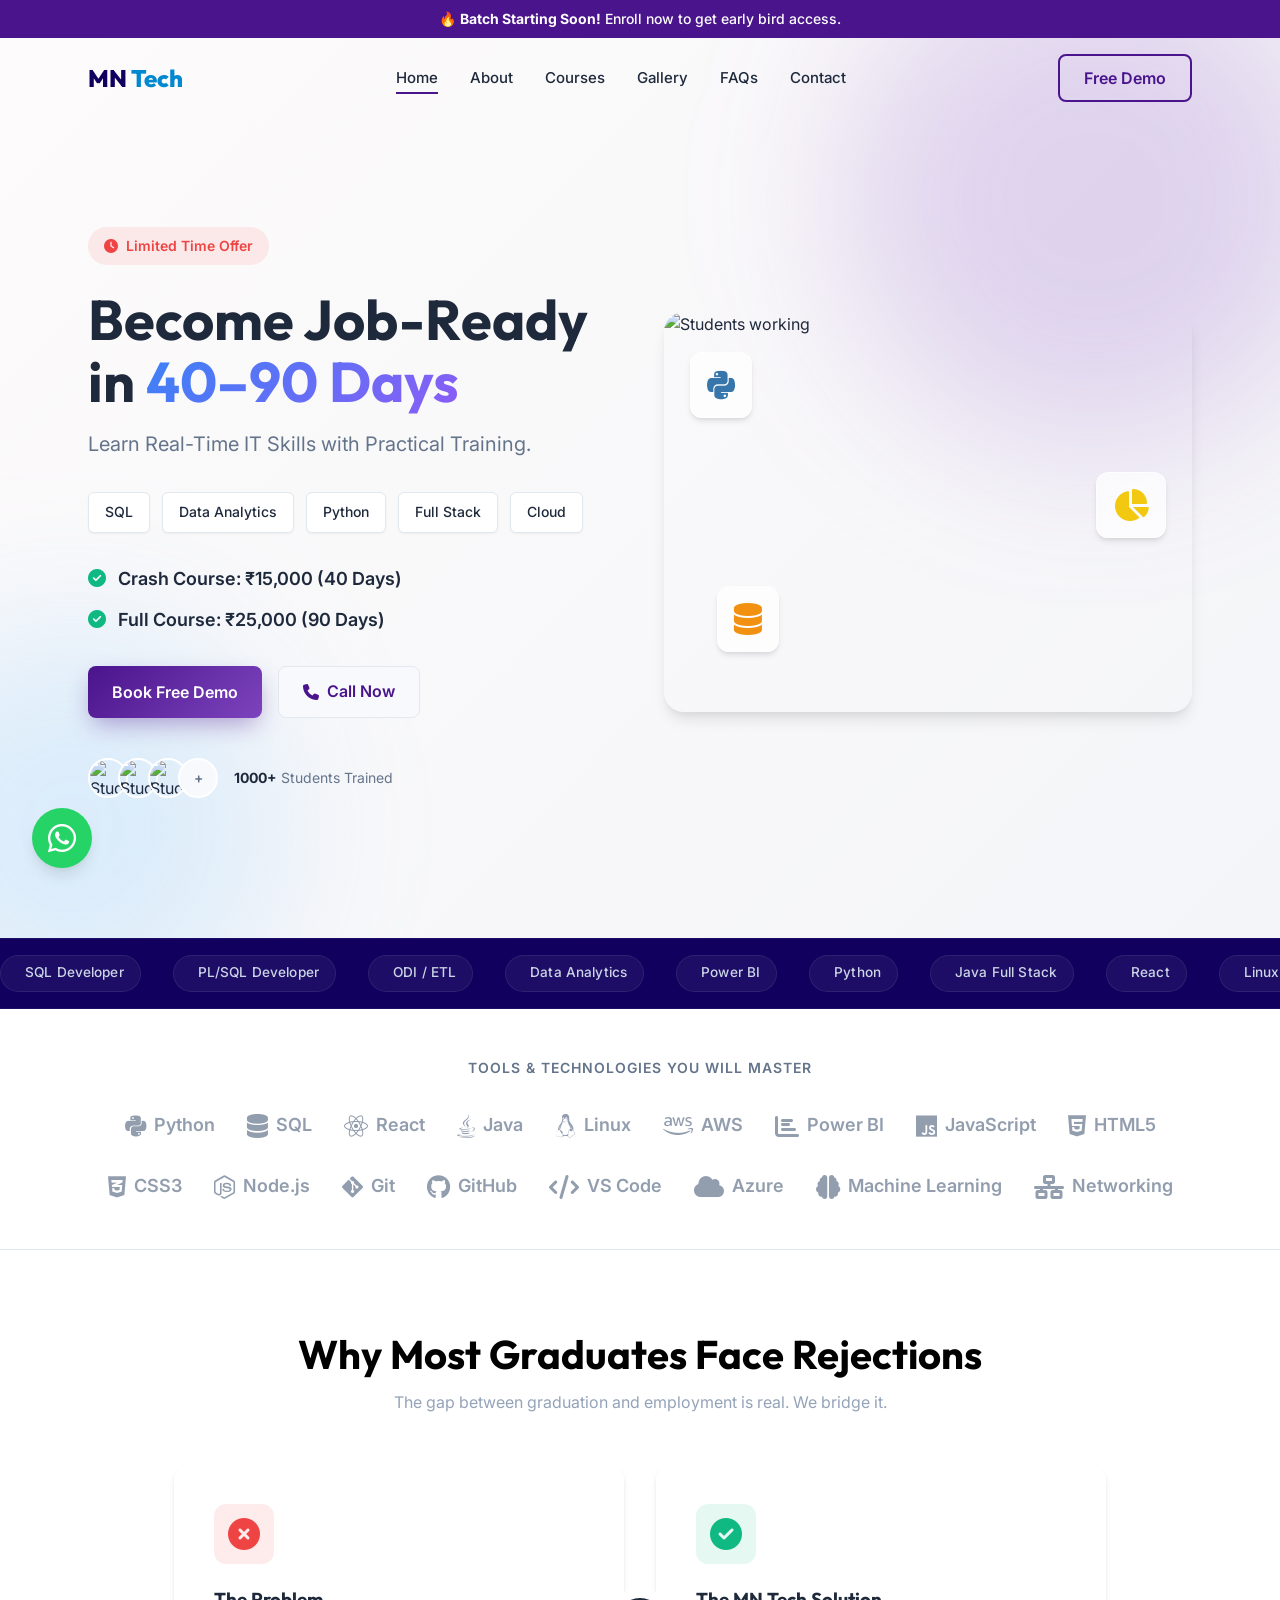
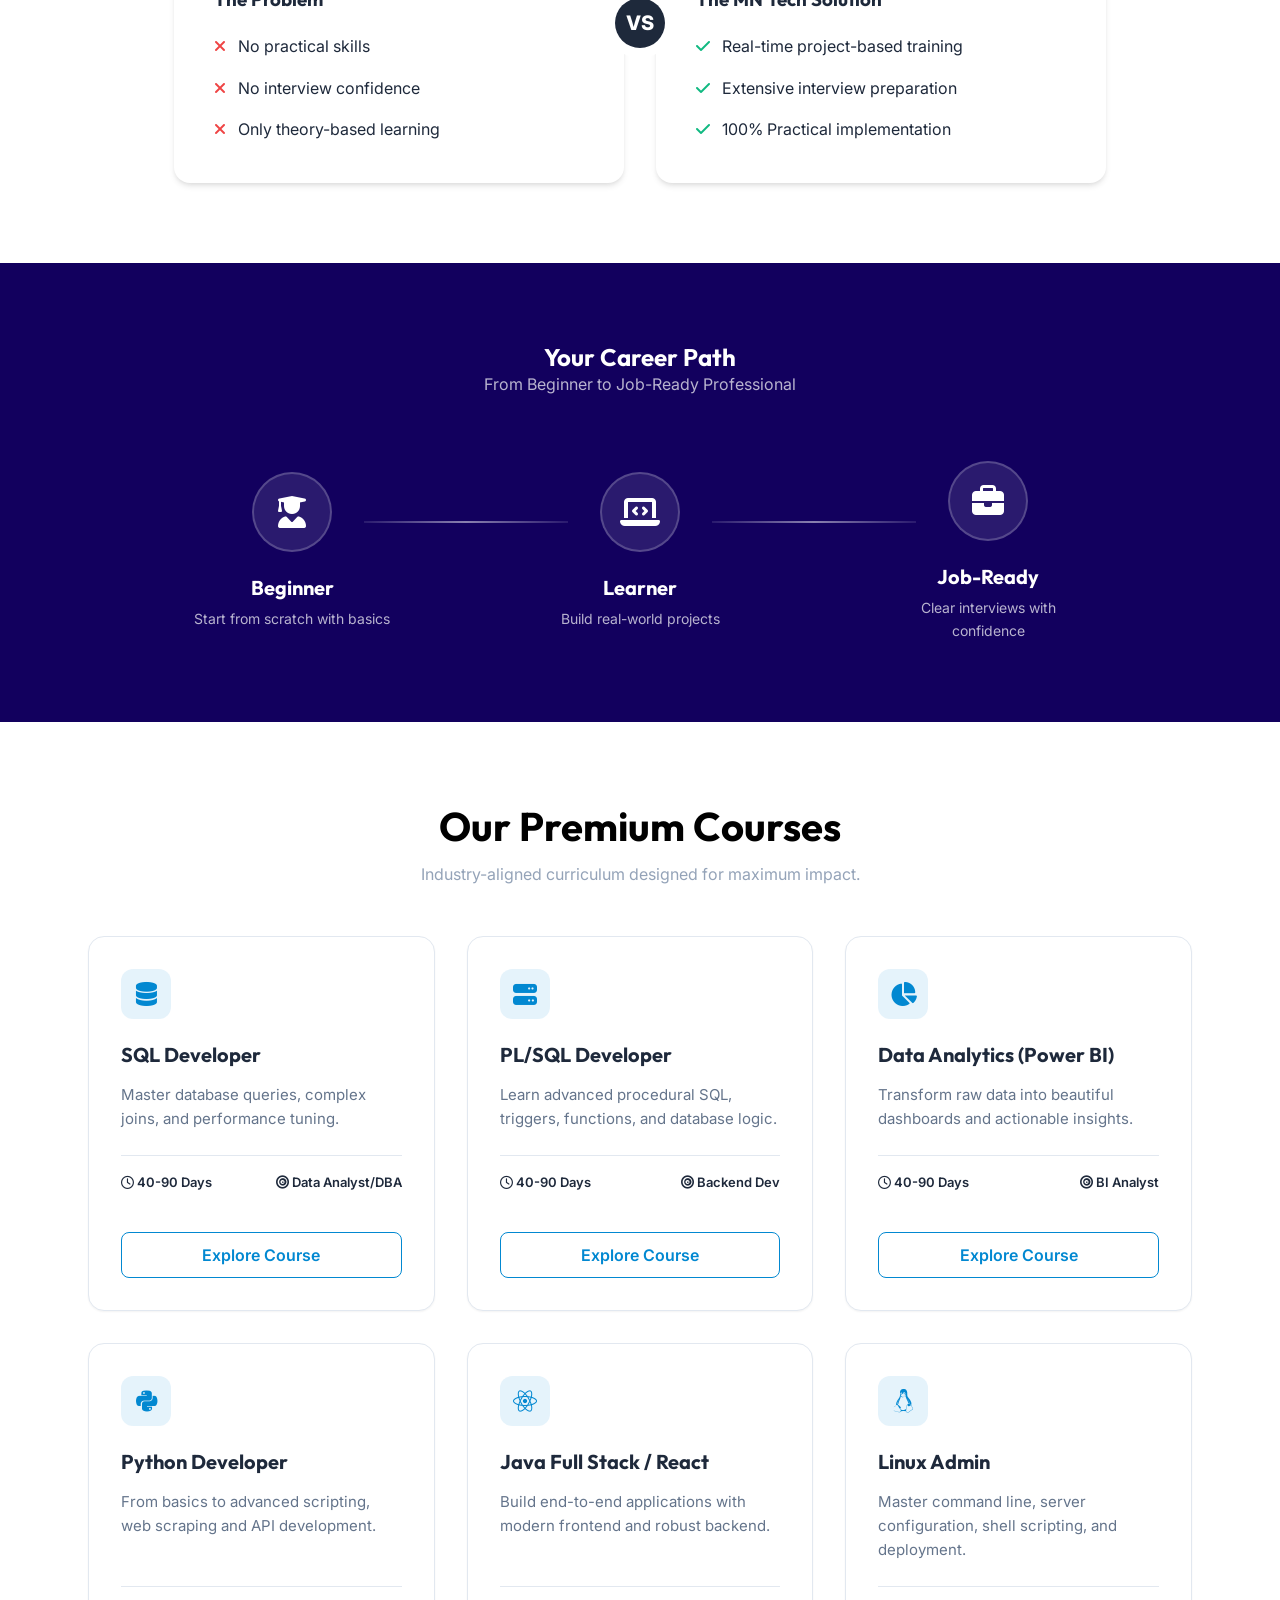
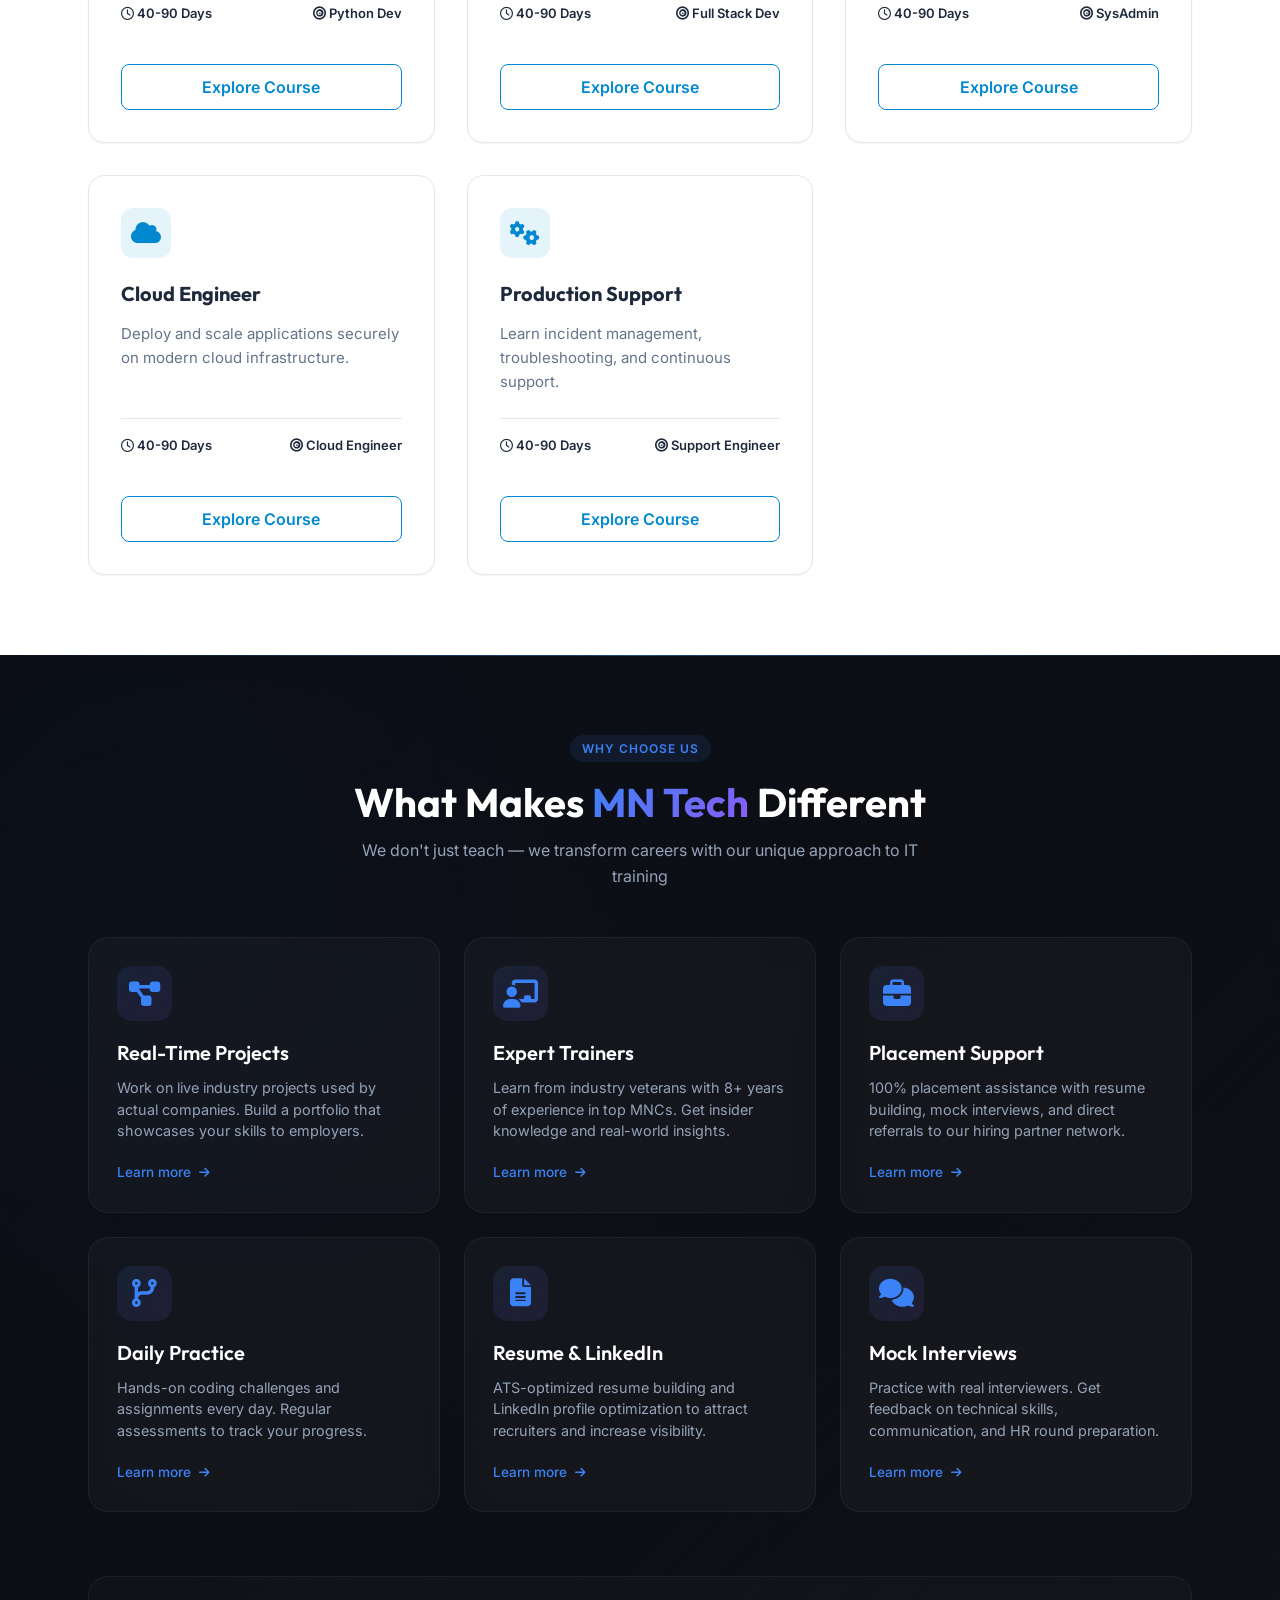
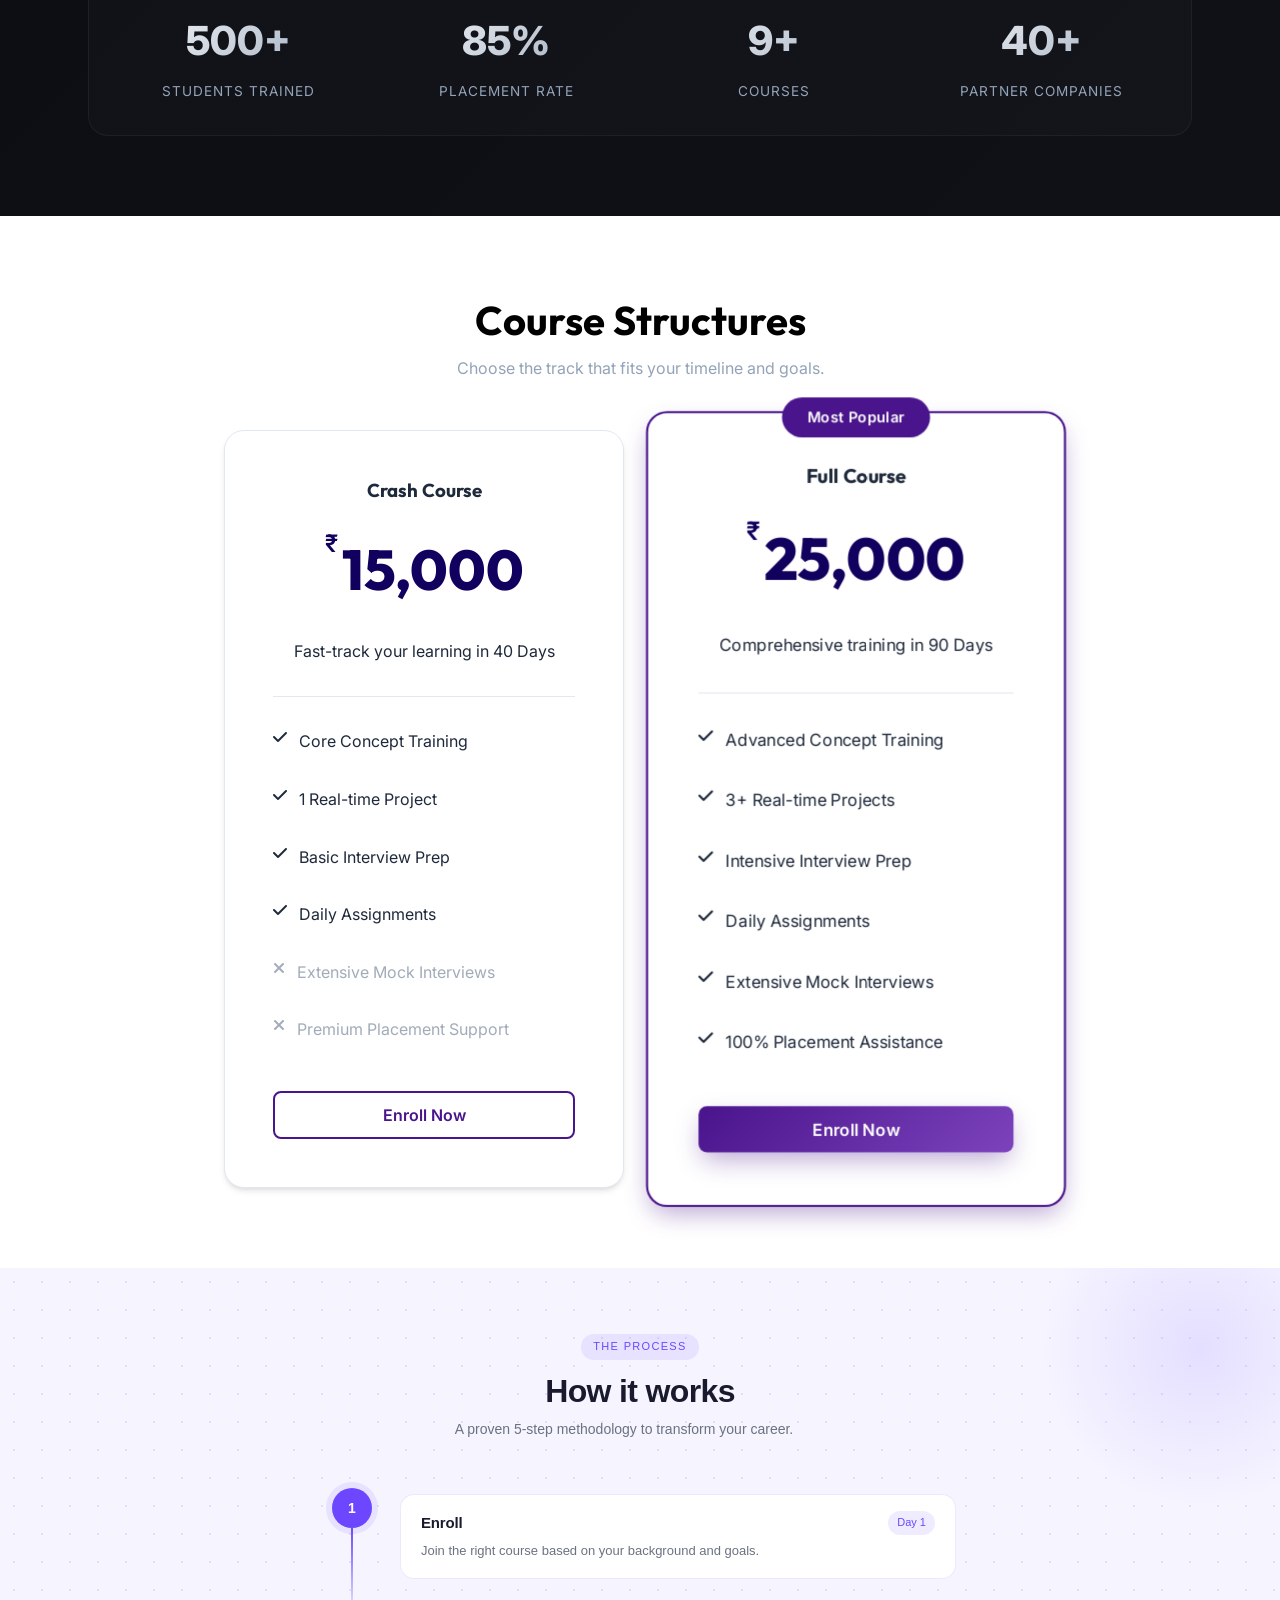
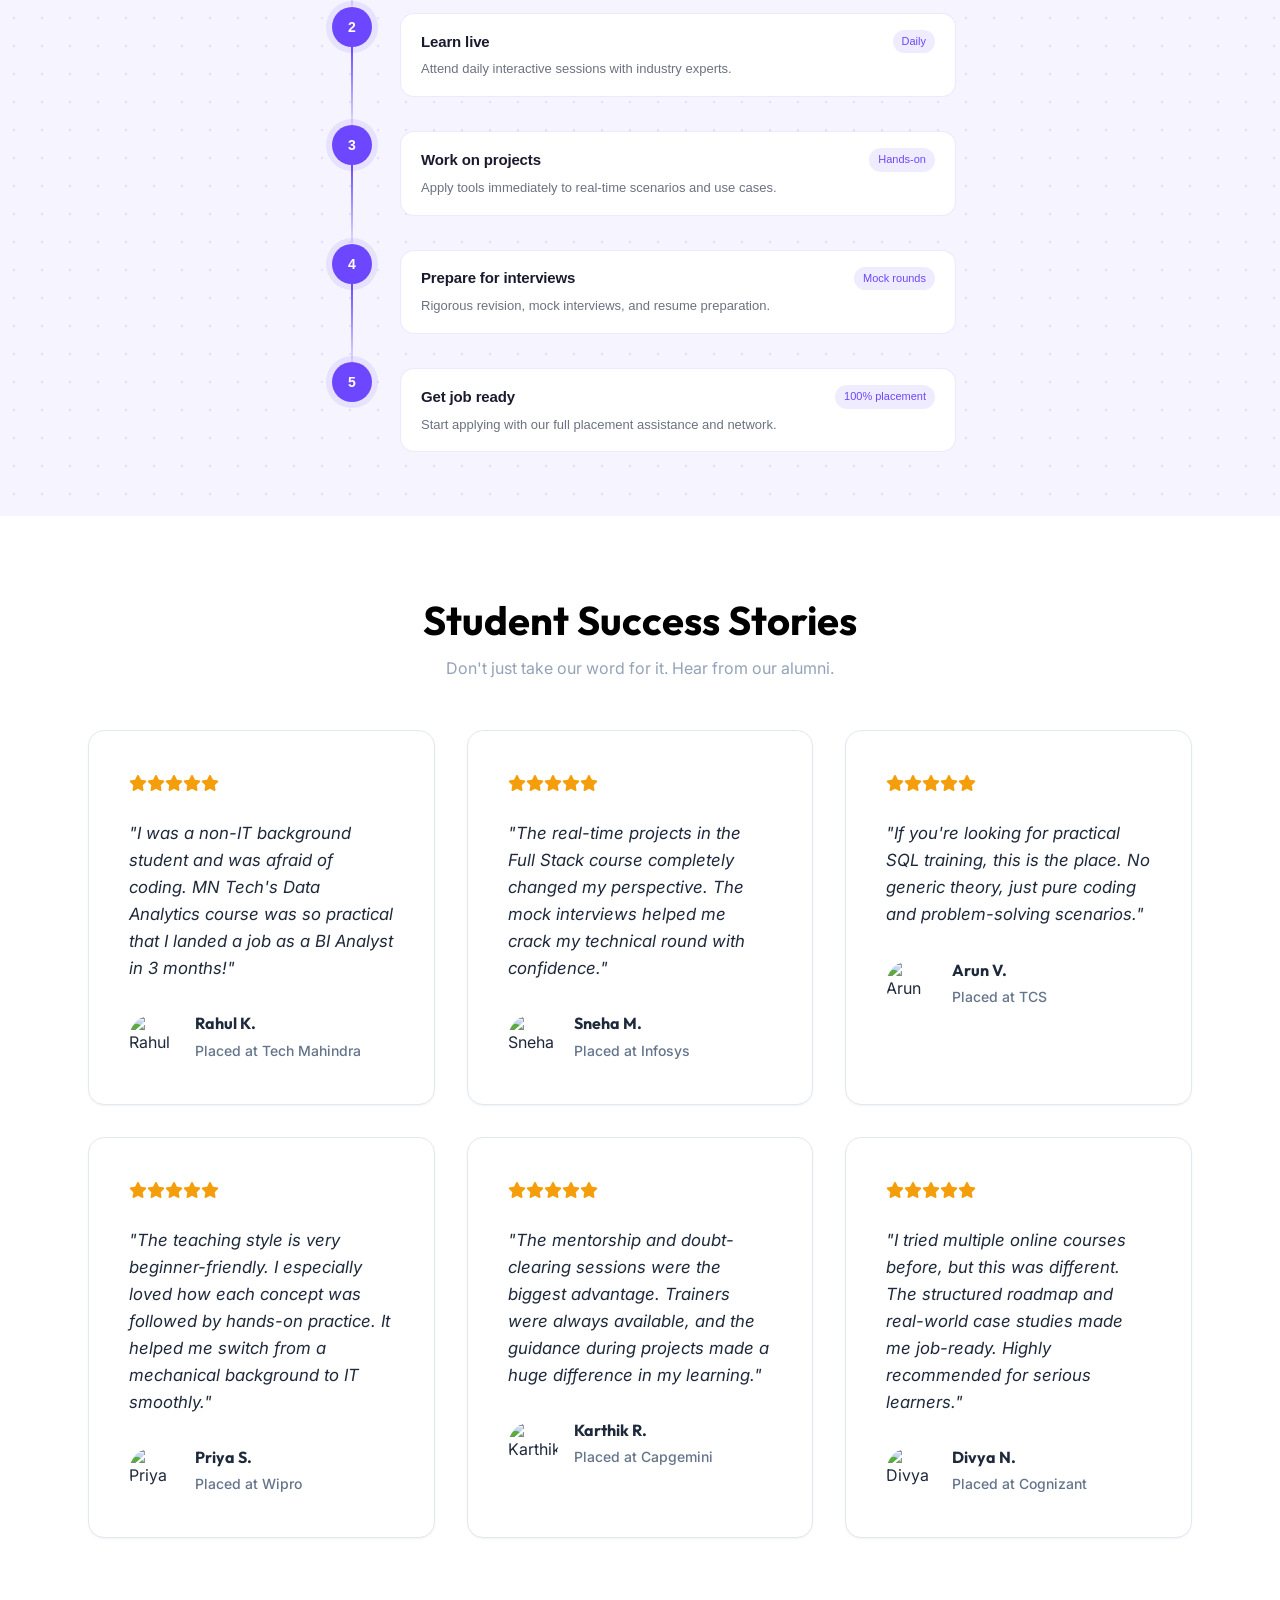
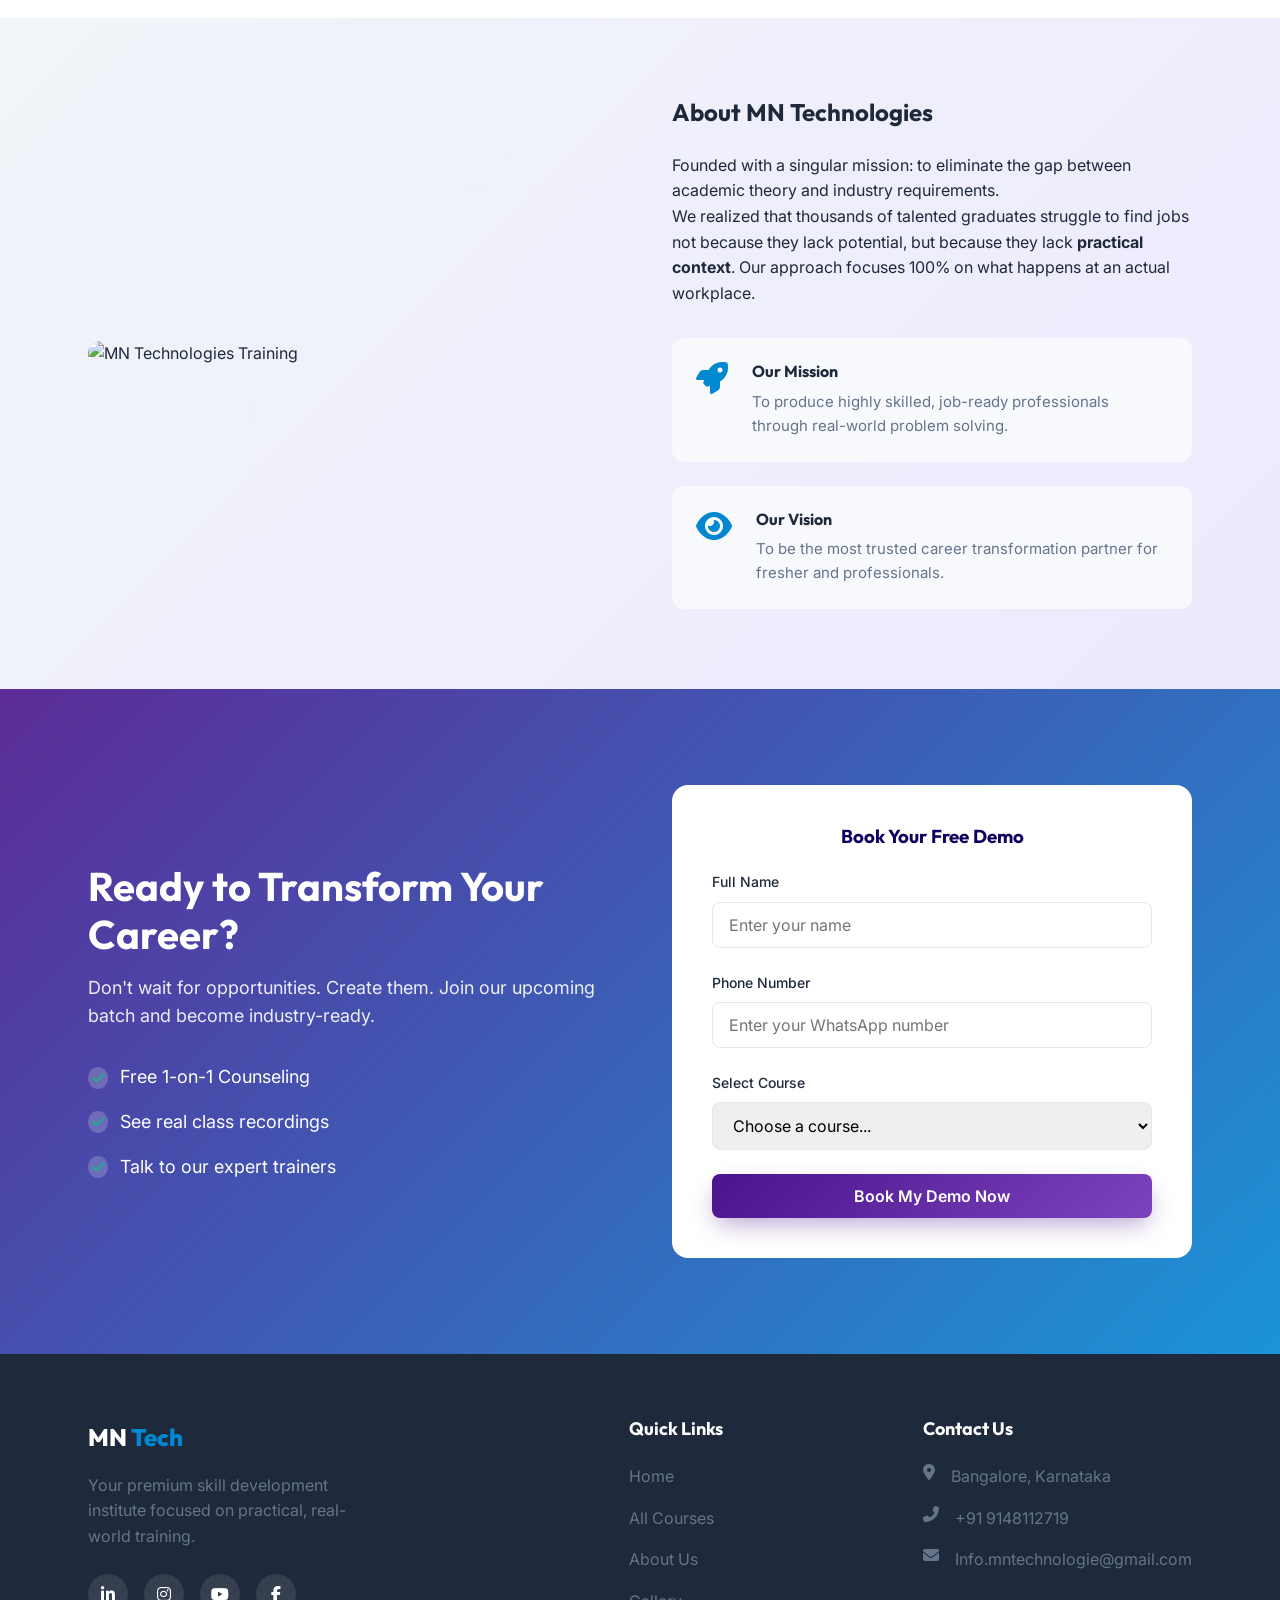
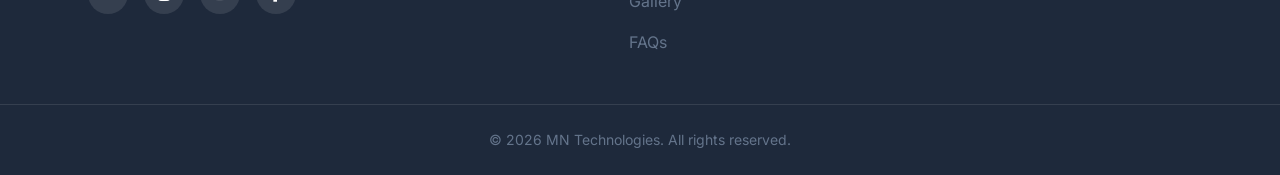
==== commit 438a3bf8: "Update index.html" ====
--- a/index.html
+++ b/index.html
@@ -176,7 +176,7 @@
   <section class="problem-solution" id="problem">
     <div class="container">
       <div class="section-header text-center">
-        <h2>Why Most Graduates Face Rejections</h2>
+        <h2 style="color:black;">Why Most Graduates Face Rejections</h2>
         <p>The gap between graduation and employment is real. We bridge it.</p>
       </div>
       
@@ -248,7 +248,7 @@
   <section class="courses" id="courses">
     <div class="container">
       <div class="section-header">
-        <h2>Our Premium Courses</h2>
+        <h2 style="color:black;">Our Premium Courses</h2>
         <p>Industry-aligned curriculum designed for maximum impact.</p>
       </div>
       
@@ -454,7 +454,7 @@
   <section class="pricing" id="pricing">
     <div class="container">
       <div class="section-header text-center">
-        <h2>Course Structures</h2>
+        <h2 style="color:black;">Course Structures</h2>
         <p>Choose the track that fits your timeline and goals.</p>
       </div>
       
@@ -607,7 +607,7 @@
   <section class="testimonials" id="reviews">
     <div class="container">
       <div class="section-header text-center">
-        <h2>Student Success Stories</h2>
+        <h2 style="color:black;">Student Success Stories</h2>
         <p>Don't just take our word for it. Hear from our alumni.</p>
       </div>
       
